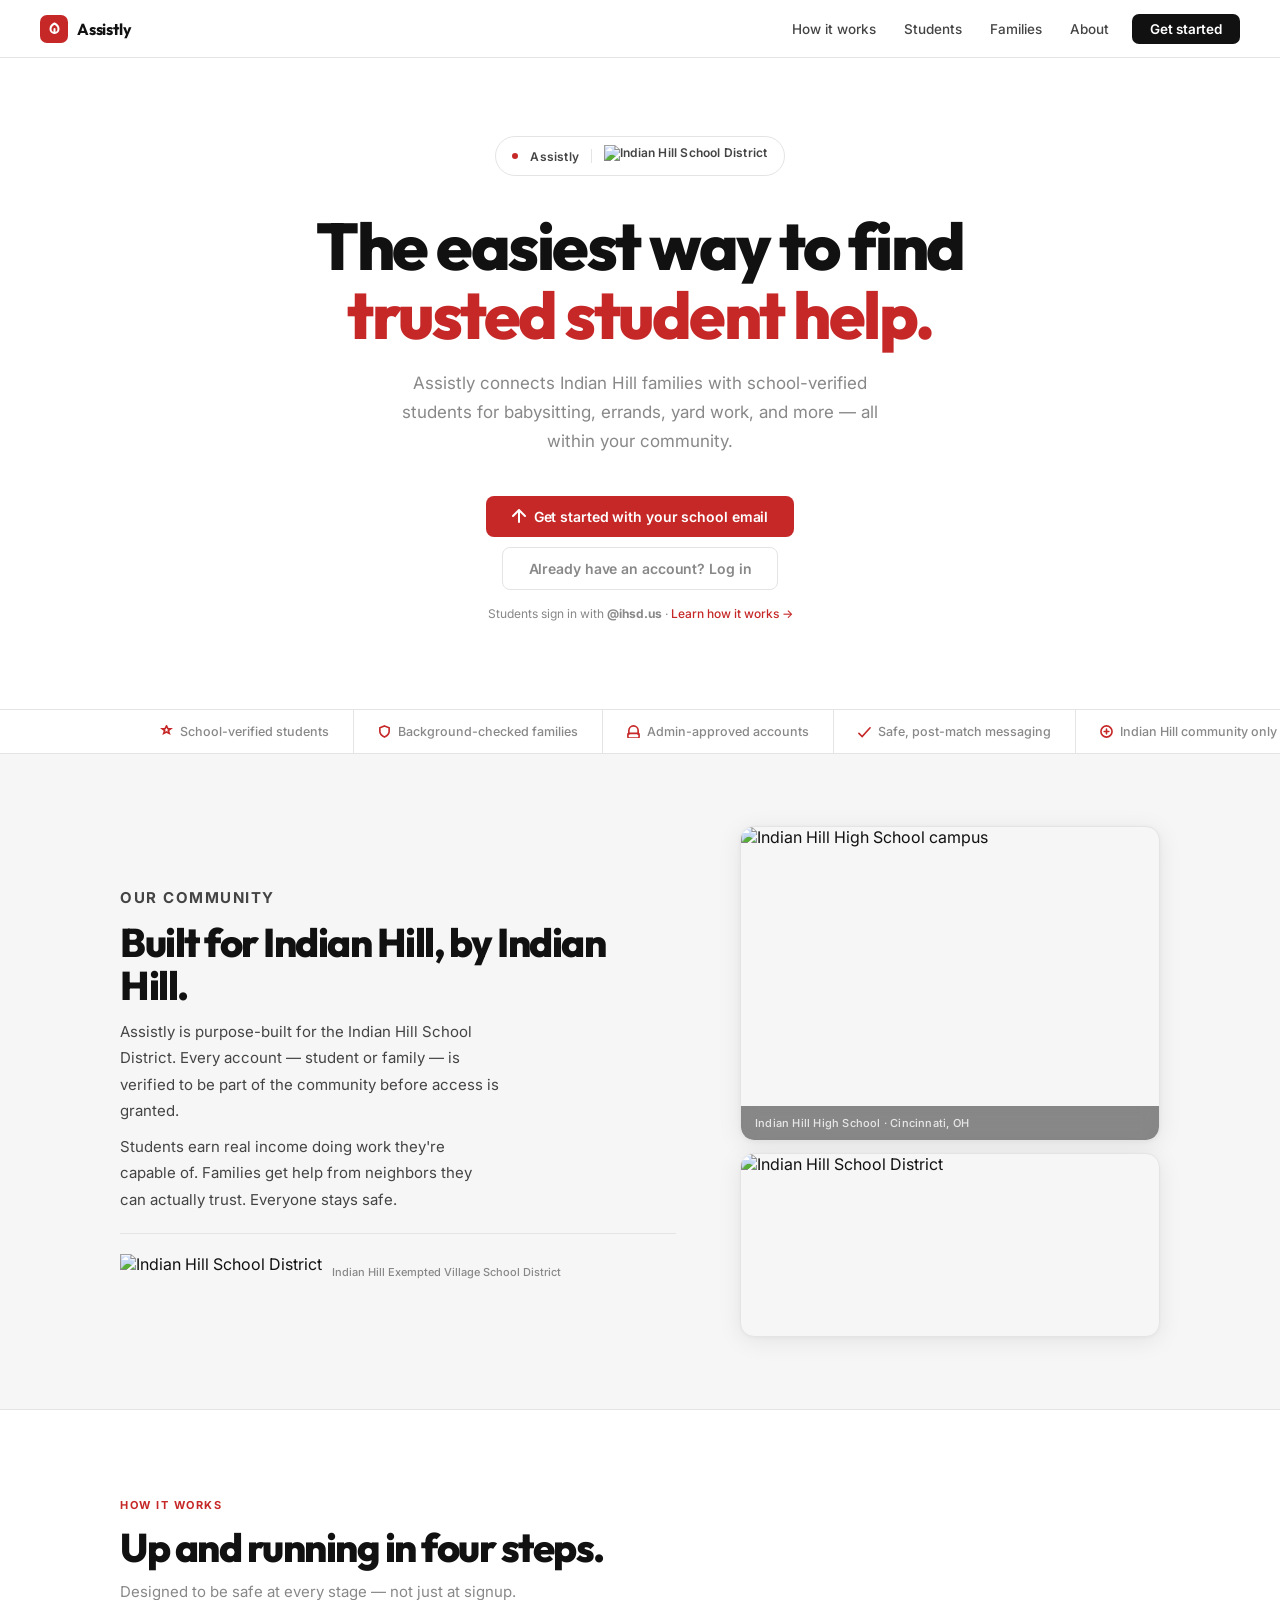
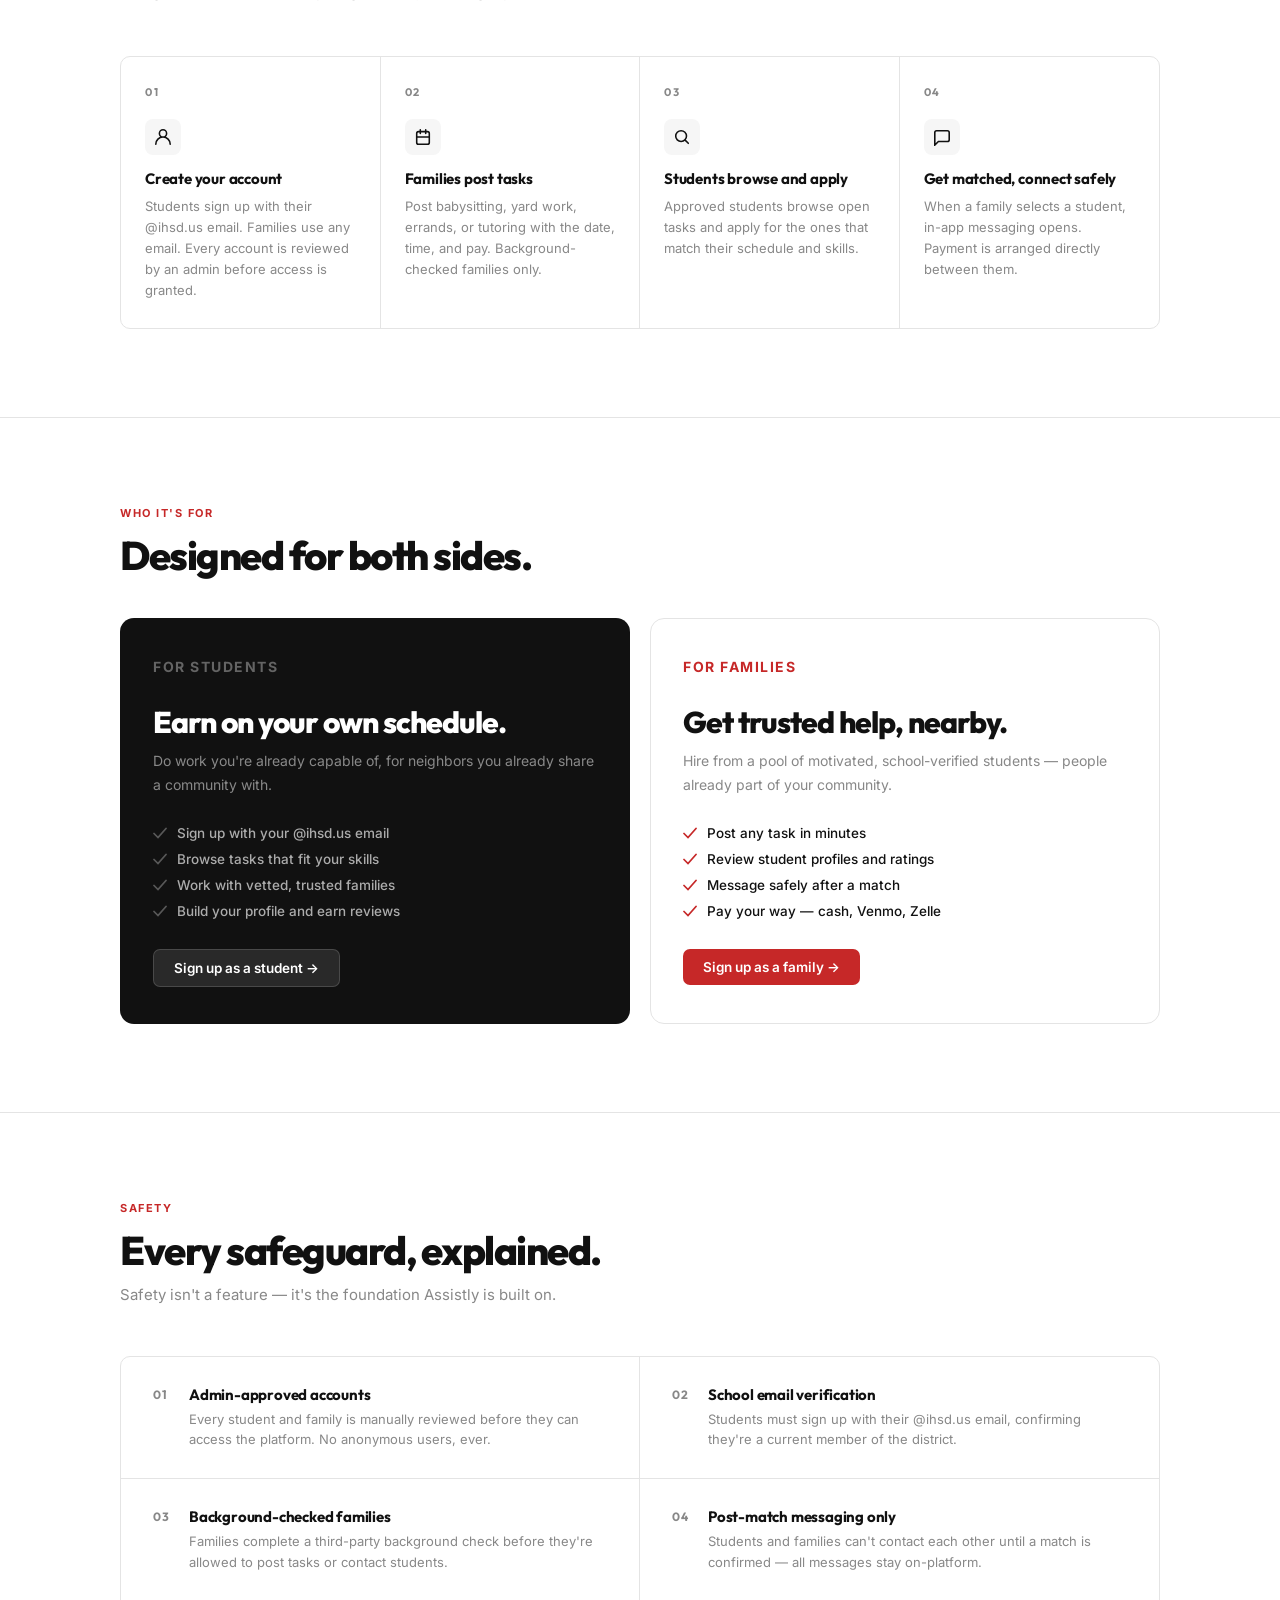
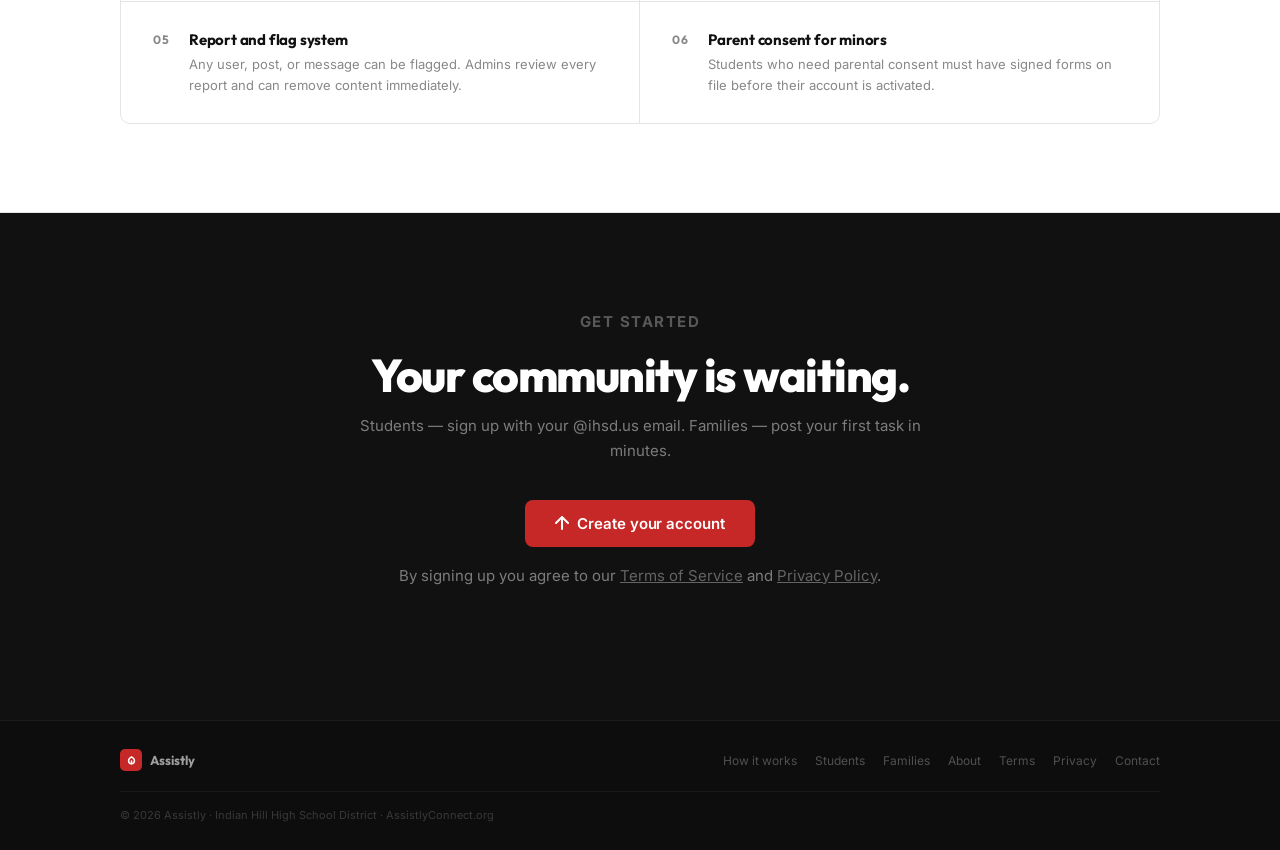
==== index.html @ 847b6df7 "Initial Assistly website" ====
<!DOCTYPE html>
<html lang="en">
<head>
<meta charset="UTF-8">
<meta name="viewport" content="width=device-width,initial-scale=1">
<title>Assistly · Indian Hill's Student Job Network</title>
<link rel="preconnect" href="https://fonts.googleapis.com">
<link href="https://fonts.googleapis.com/css2?family=Outfit:wght@400;500;600;700;800&family=Inter:wght@400;500;600&display=swap" rel="stylesheet">
<style>

/* ─── Tokens ───────────────────────────────────── */
:root {
  --red:     #C62828;
  --red-mid: #D32F2F;
  --ink:     #111111;
  --ink-2:   #444444;
  --ink-3:   #888888;
  --line:    #E4E4E4;
  --surface: #F6F6F6;
  --white:   #FFFFFF;
  --radius:  10px;
  --max:     1040px;
}

/* ─── Reset ────────────────────────────────────── */
*, *::before, *::after { margin: 0; padding: 0; box-sizing: border-box; }
html { scroll-behavior: smooth; }
body {
  font-family: "Inter", sans-serif;
  background: var(--white);
  color: var(--ink);
  -webkit-font-smoothing: antialiased;
  overflow-x: hidden;
}
img { display: block; max-width: 100%; }
a { color: inherit; }

/* ─── Nav ──────────────────────────────────────── */
nav {
  position: fixed; top: 0; left: 0; right: 0; z-index: 100;
  height: 58px;
  display: flex; align-items: center; justify-content: space-between;
  padding: 0 40px;
  background: rgba(255,255,255,0.96);
  backdrop-filter: blur(12px);
  border-bottom: 1px solid var(--line);
}
.nav-brand {
  display: flex; align-items: center; gap: 9px;
  text-decoration: none;
}
.nav-mark {
  width: 28px; height: 28px;
  background: var(--red);
  border-radius: 7px;
  display: flex; align-items: center; justify-content: center;
}
.nav-mark svg { width: 15px; height: 15px; color: #fff; }
.nav-name {
  font-family: "Outfit", sans-serif;
  font-size: 16px; font-weight: 700;
  color: var(--ink); letter-spacing: -0.2px;
}
.nav-links {
  display: flex; align-items: center; gap: 2px;
}
.nav-link {
  font-size: 13.5px; font-weight: 500;
  color: var(--ink-2); text-decoration: none;
  padding: 6px 13px; border-radius: 6px;
  transition: background 0.15s, color 0.15s;
}
.nav-link:hover { background: var(--surface); color: var(--ink); }
.nav-cta {
  margin-left: 8px;
  font-size: 13.5px; font-weight: 600;
  color: var(--white); text-decoration: none;
  background: var(--ink);
  padding: 7px 18px; border-radius: 7px;
  transition: background 0.15s;
}
.nav-cta:hover { background: var(--red); }

/* ─── Hero ─────────────────────────────────────── */
.hero {
  padding: 136px 40px 88px;
  text-align: center;
  border-bottom: 1px solid var(--line);
}
.hero-eyebrow {
  display: inline-flex; align-items: center; gap: 12px;
  margin-bottom: 36px;
  padding: 8px 16px;
  border: 1px solid var(--line);
  border-radius: 100px;
  font-size: 12px; font-weight: 600; color: var(--ink-2);
  letter-spacing: 0.2px;
}
.eyebrow-divider { width: 1px; height: 14px; background: var(--line); }
.eyebrow-dot {
  width: 6px; height: 6px;
  background: var(--red); border-radius: 50%;
}
.ih-logo-img { height: 22px; width: auto; display: block; }
h1 {
  font-family: "Outfit", sans-serif;
  font-size: clamp(36px, 5.5vw, 66px);
  font-weight: 800;
  line-height: 1.04;
  letter-spacing: -2.5px;
  color: var(--ink);
  max-width: 720px;
  margin: 0 auto 20px;
}
h1 em { font-style: normal; color: var(--red); }
.hero-sub {
  font-size: 17px; font-weight: 400;
  color: var(--ink-3); line-height: 1.7;
  max-width: 480px; margin: 0 auto 40px;
}
.hero-actions {
  display: flex; flex-direction: column;
  align-items: center; gap: 10px;
}
.btn {
  display: inline-flex; align-items: center; gap: 8px;
  font-family: "Inter", sans-serif;
  font-size: 14px; font-weight: 600;
  text-decoration: none;
  padding: 12px 26px; border-radius: 8px;
  transition: all 0.15s;
  letter-spacing: -0.1px;
}
.btn-red { background: var(--red); color: #fff; }
.btn-red:hover { background: var(--red-mid); }
.btn-ghost {
  color: var(--ink-3); background: transparent;
  border: 1.5px solid var(--line);
}
.btn-ghost:hover { border-color: var(--ink-3); color: var(--ink); }
.btn svg { width: 14px; height: 14px; }
.hero-micro {
  margin-top: 6px;
  font-size: 12px; color: var(--ink-3);
}
.hero-micro a { color: var(--red); text-decoration: none; font-weight: 500; }

/* ─── Trust strip ──────────────────────────────── */
.trust {
  border-bottom: 1px solid var(--line);
  overflow-x: auto;
}
.trust-inner {
  max-width: var(--max); margin: 0 auto;
  display: flex; align-items: center;
  padding: 0 40px;
}
.trust-item {
  display: flex; align-items: center; gap: 7px;
  font-size: 12.5px; font-weight: 500; color: var(--ink-3);
  padding: 14px 24px 14px 0;
  margin-right: 24px;
  border-right: 1px solid var(--line);
  white-space: nowrap;
  flex-shrink: 0;
}
.trust-item:last-child { border-right: none; margin-right: 0; }
.trust-item svg { width: 13px; height: 13px; color: var(--red); flex-shrink: 0; }

/* ─── Section shell ────────────────────────────── */
.section { padding: 88px 40px; border-bottom: 1px solid var(--line); }
.section-inner { max-width: var(--max); margin: 0 auto; }
.label {
  font-size: 11px; font-weight: 700;
  letter-spacing: 1.5px; text-transform: uppercase;
  color: var(--red); margin-bottom: 14px;
}
h2 {
  font-family: "Outfit", sans-serif;
  font-size: clamp(26px, 3.2vw, 40px);
  font-weight: 800; line-height: 1.08;
  letter-spacing: -1.5px;
  color: var(--ink);
}
.section-sub {
  font-size: 15px; color: var(--ink-3); line-height: 1.7;
  max-width: 480px; margin-top: 10px;
}

/* ─── School photo ─────────────────────────────── */
.school-section {
  padding: 72px 40px;
  background: var(--surface);
  border-bottom: 1px solid var(--line);
}
.school-inner {
  max-width: var(--max); margin: 0 auto;
  display: grid; grid-template-columns: 1fr 420px;
  gap: 64px; align-items: center;
}
.school-copy .label { margin-bottom: 10px; }
.school-copy h2 { margin-bottom: 12px; }
.school-copy p {
  font-size: 15px; line-height: 1.75;
  color: var(--ink-2); max-width: 380px; margin-top: 12px;
}
.school-copy p + p { margin-top: 10px; }
.school-frames { display: flex; flex-direction: column; gap: 12px; }
.school-district-logo {
  display: flex; align-items: center; gap: 10px;
  margin-top: 20px; padding-top: 20px;
  border-top: 1px solid var(--line);
}
.school-district-logo img { height: 36px; width: auto; }
.school-district-logo span { font-size: 11px; color: var(--ink-3); font-weight: 500; }
.school-frame {
  border-radius: 14px;
  overflow: hidden;
  border: 1px solid var(--line);
  box-shadow: 0 4px 24px rgba(0,0,0,0.08), 0 1px 4px rgba(0,0,0,0.04);
  aspect-ratio: 4/3;
  background: var(--surface);
  position: relative;
}
.school-frame.school-frame-wide {
  aspect-ratio: 16/7;
}
.school-frame img {
  width: 100%; height: 100%;
  object-fit: cover;
  display: block;
}
.school-frame-caption {
  position: absolute; bottom: 0; left: 0; right: 0;
  padding: 10px 14px;
  background: rgba(0,0,0,0.45);
  backdrop-filter: blur(8px);
  font-size: 11px; font-weight: 500;
  color: rgba(255,255,255,0.8);
  letter-spacing: 0.2px;
}

/* ─── How it works ─────────────────────────────── */
.steps {
  margin-top: 52px;
  display: grid; grid-template-columns: repeat(4,1fr);
  gap: 0;
  border: 1px solid var(--line);
  border-radius: var(--radius);
  overflow: hidden;
}
.step {
  padding: 28px 24px;
  border-right: 1px solid var(--line);
}
.step:last-child { border-right: none; }
.step-n {
  font-family: "Outfit", sans-serif;
  font-size: 11px; font-weight: 700;
  letter-spacing: 1.5px; text-transform: uppercase;
  color: var(--ink-3); margin-bottom: 20px;
}
.step-icon {
  width: 36px; height: 36px;
  background: var(--surface); border-radius: 8px;
  display: flex; align-items: center; justify-content: center;
  margin-bottom: 14px;
}
.step-icon svg { width: 18px; height: 18px; color: var(--ink); }
.step h3 {
  font-family: "Outfit", sans-serif;
  font-size: 15px; font-weight: 700;
  color: var(--ink); margin-bottom: 8px; letter-spacing: -0.2px;
}
.step p { font-size: 13px; color: var(--ink-3); line-height: 1.6; }

/* ─── Students / Families ──────────────────────── */
.cards-section {
  padding: 88px 40px;
  background: var(--white);
  border-bottom: 1px solid var(--line);
}
.cards-inner { max-width: var(--max); margin: 0 auto; }
.cards-header { margin-bottom: 40px; }
.cards-grid {
  display: grid; grid-template-columns: 1fr 1fr;
  gap: 20px;
}
.card {
  border-radius: 14px; padding: 36px 32px;
  border: 1px solid var(--line);
}
.card.dark { background: var(--ink); border-color: transparent; }
.card.light { background: var(--white); }
.card-tag {
  font-size: 11px; font-weight: 700;
  letter-spacing: 1.5px; text-transform: uppercase;
  margin-bottom: 20px;
}
.card.dark .card-tag { color: rgba(255,255,255,0.35); }
.card.light .card-tag { color: var(--red); }
.card h3 {
  font-family: "Outfit", sans-serif;
  font-size: clamp(22px, 2.4vw, 30px);
  font-weight: 800; letter-spacing: -1px;
  line-height: 1.1; margin-bottom: 10px;
}
.card.dark h3 { color: #fff; }
.card.light h3 { color: var(--ink); }
.card > p {
  font-size: 14px; line-height: 1.7; margin-bottom: 28px;
}
.card.dark > p { color: rgba(255,255,255,0.5); }
.card.light > p { color: var(--ink-3); }
.card-list {
  list-style: none;
  display: flex; flex-direction: column; gap: 10px;
  margin-bottom: 30px;
}
.card-list li {
  display: flex; align-items: center; gap: 10px;
  font-size: 13.5px; font-weight: 500;
}
.card.dark .card-list li { color: rgba(255,255,255,0.65); }
.card.light .card-list li { color: var(--ink); }
.card-list li svg { width: 14px; height: 14px; flex-shrink: 0; }
.card.dark .card-list li svg { color: rgba(255,255,255,0.3); }
.card.light .card-list li svg { color: var(--red); }
.card-btn {
  display: inline-flex; align-items: center; gap: 7px;
  font-family: "Inter", sans-serif;
  font-size: 13.5px; font-weight: 600;
  text-decoration: none;
  padding: 10px 20px; border-radius: 7px;
  transition: all 0.15s;
}
.card.dark .card-btn { background: rgba(255,255,255,0.1); color: #fff; border: 1px solid rgba(255,255,255,0.15); }
.card.dark .card-btn:hover { background: rgba(255,255,255,0.17); }
.card.light .card-btn { background: var(--red); color: #fff; }
.card.light .card-btn:hover { background: var(--red-mid); }

/* ─── Safety ───────────────────────────────────── */
.safety-section { padding: 88px 40px; border-bottom: 1px solid var(--line); }
.safety-inner { max-width: var(--max); margin: 0 auto; }
.safety-header { margin-bottom: 48px; }
.safety-list {
  display: grid; grid-template-columns: 1fr 1fr;
  gap: 0; border: 1px solid var(--line); border-radius: var(--radius); overflow: hidden;
}
.safety-item {
  padding: 28px 32px;
  border-bottom: 1px solid var(--line);
  border-right: 1px solid var(--line);
  display: flex; gap: 16px; align-items: flex-start;
}
.safety-item:nth-child(2n) { border-right: none; }
.safety-item:nth-last-child(-n+2) { border-bottom: none; }
.safety-num {
  font-family: "Outfit", sans-serif;
  font-size: 12px; font-weight: 700;
  color: var(--ink-3); letter-spacing: 0.5px;
  padding-top: 2px; flex-shrink: 0; min-width: 20px;
}
.safety-item h4 {
  font-family: "Outfit", sans-serif;
  font-size: 15px; font-weight: 700;
  color: var(--ink); margin-bottom: 5px; letter-spacing: -0.2px;
}
.safety-item p { font-size: 13px; color: var(--ink-3); line-height: 1.6; }

/* ─── CTA ──────────────────────────────────────── */
.cta-section {
  padding: 96px 40px;
  background: var(--ink);
}
.cta-inner {
  max-width: 580px; margin: 0 auto;
  text-align: center;
}
.cta-inner .label { color: rgba(255,255,255,0.3); margin-bottom: 16px; }
.cta-inner h2 {
  color: #fff; margin-bottom: 12px;
  font-size: clamp(28px, 3.8vw, 46px);
}
.cta-inner p { font-size: 15px; color: rgba(255,255,255,0.45); line-height: 1.7; margin-bottom: 36px; }
.cta-inner .btn-red { font-size: 15px; padding: 14px 30px; }
.cta-legal { margin-top: 16px; font-size: 11.5px; color: rgba(255,255,255,0.2); }
.cta-legal a { color: rgba(255,255,255,0.35); text-decoration: underline; }

/* ─── Footer ───────────────────────────────────── */
footer {
  padding: 28px 40px;
  background: #0D0D0D;
  border-top: 1px solid rgba(255,255,255,0.06);
}
.footer-inner {
  max-width: var(--max); margin: 0 auto;
  display: flex; align-items: center; justify-content: space-between;
  flex-wrap: wrap; gap: 16px;
}
.footer-brand {
  display: flex; align-items: center; gap: 8px; text-decoration: none;
}
.footer-mark {
  width: 22px; height: 22px; background: var(--red); border-radius: 5px;
  display: flex; align-items: center; justify-content: center;
}
.footer-mark svg { width: 11px; height: 11px; color: #fff; }
.footer-name {
  font-family: "Outfit", sans-serif;
  font-size: 13px; font-weight: 700;
  color: rgba(255,255,255,0.6);
}
.footer-links { display: flex; gap: 18px; flex-wrap: wrap; }
.footer-link {
  font-size: 12px; color: rgba(255,255,255,0.28);
  text-decoration: none; transition: color 0.15s;
}
.footer-link:hover { color: rgba(255,255,255,0.65); }
.footer-copy {
  width: 100%;
  font-size: 11px; color: rgba(255,255,255,0.18);
  border-top: 1px solid rgba(255,255,255,0.05);
  padding-top: 16px; margin-top: 4px;
}
.footer-copy a { color: rgba(255,255,255,0.18); text-decoration: none; }

/* ─── Responsive ───────────────────────────────── */
@media (max-width: 860px) {
  nav { padding: 0 20px; }
  .nav-links .nav-link { display: none; }
  .hero { padding: 100px 20px 64px; }
  .trust-inner { padding: 0 20px; }
  .section { padding: 64px 20px; }
  .school-section { padding: 56px 20px; }
  .school-inner { grid-template-columns: 1fr; gap: 40px; }
  .school-frames { max-width: 480px; }
  .steps { grid-template-columns: 1fr 1fr; }
  .step:nth-child(2) { border-right: none; }
  .step:nth-child(1), .step:nth-child(2) { border-bottom: 1px solid var(--line); }
  .cards-section { padding: 64px 20px; }
  .cards-grid { grid-template-columns: 1fr; }
  .safety-section { padding: 64px 20px; }
  .safety-list { grid-template-columns: 1fr; }
  .safety-item { border-right: none !important; }
  .safety-item:last-child { border-bottom: none; }
  .safety-item:nth-last-child(-n+2) { border-bottom: 1px solid var(--line); }
  .safety-item:last-child { border-bottom: none; }
  .cta-section { padding: 64px 20px; }
  footer { padding: 24px 20px; }
}
@media (max-width: 600px) {
  .steps { grid-template-columns: 1fr; }
  .step { border-right: none !important; border-bottom: 1px solid var(--line) !important; }
  .step:last-child { border-bottom: none !important; }
}
</style>
</head>
<body>

<!-- NAV -->
<nav>
  <a href="/" class="nav-brand">
    <div class="nav-mark">
      <svg viewBox="0 0 15 15" fill="none" stroke="currentColor" stroke-width="2" stroke-linecap="round">
        <path d="M7.5 2.5c0 0-4 2-4 5.5a4 4 0 008 0c0-3.5-4-5.5-4-5.5z"/>
        <path d="M7.5 8v4"/>
      </svg>
    </div>
    <span class="nav-name">Assistly</span>
  </a>
  <div class="nav-links">
    <a href="#how-it-works" class="nav-link">How it works</a>
    <a href="#students" class="nav-link">Students</a>
    <a href="#families" class="nav-link">Families</a>
    <a href="about.html" class="nav-link">About</a>
    <a href="#get-started" class="nav-cta">Get started</a>
  </div>
</nav>

<!-- HERO -->
<section class="hero">
  <div class="hero-eyebrow">
    <span class="eyebrow-dot"></span>
    Assistly
    <span class="eyebrow-divider"></span>
    <img src="https://www.ih.k12.oh.us/resources/images/svg/footer_logo.svg" alt="Indian Hill School District" class="ih-logo-img">
  </div>

  <h1>The easiest way to find<br><em>trusted student help.</em></h1>
  <p class="hero-sub">
    Assistly connects Indian Hill families with school-verified students for babysitting, errands, yard work, and more — all within your community.
  </p>

  <div class="hero-actions">
    <a href="#get-started" class="btn btn-red">
      <svg viewBox="0 0 14 14" fill="none" stroke="currentColor" stroke-width="2" stroke-linecap="round"><path d="M7 1v12M1 7l6-6 6 6"/></svg>
      Get started with your school email
    </a>
    <a href="#get-started" class="btn btn-ghost">Already have an account? Log in</a>
    <p class="hero-micro">Students sign in with <strong>@ihsd.us</strong> · <a href="#how-it-works">Learn how it works →</a></p>
  </div>
</section>

<!-- TRUST STRIP -->
<div class="trust">
  <div class="trust-inner">
    <div class="trust-item">
      <svg viewBox="0 0 14 14" fill="none" stroke="currentColor" stroke-width="1.75" stroke-linecap="round"><path d="M7 1l1.5 3h3l-2.5 2 1 3L7 7.5 4 9l1-3L2.5 4h3z"/></svg>
      School-verified students
    </div>
    <div class="trust-item">
      <svg viewBox="0 0 14 14" fill="none" stroke="currentColor" stroke-width="1.75" stroke-linecap="round"><path d="M7 1l5 2v4c0 3.5-5 6-5 6S2 10.5 2 7V3l5-2z"/></svg>
      Background-checked families
    </div>
    <div class="trust-item">
      <svg viewBox="0 0 14 14" fill="none" stroke="currentColor" stroke-width="1.75" stroke-linecap="round"><path d="M2 10V6a5 5 0 0110 0v4"/><rect x="1" y="9" width="12" height="5" rx="1"/></svg>
      Admin-approved accounts
    </div>
    <div class="trust-item">
      <svg viewBox="0 0 14 14" fill="none" stroke="currentColor" stroke-width="1.75" stroke-linecap="round"><path d="M1 9l3.5 3.5L13 3"/></svg>
      Safe, post-match messaging
    </div>
    <div class="trust-item">
      <svg viewBox="0 0 14 14" fill="none" stroke="currentColor" stroke-width="1.75" stroke-linecap="round"><circle cx="7" cy="7" r="6"/><path d="M4.5 7h5M7 4.5v5"/></svg>
      Indian Hill community only
    </div>
  </div>
</div>

<!-- SCHOOL PHOTO -->
<section class="school-section">
  <div class="school-inner">
    <div class="school-copy">
      <p class="label">Our community</p>
      <h2>Built for Indian Hill, by Indian Hill.</h2>
      <p>
        Assistly is purpose-built for the Indian Hill School District. Every account — student or family — is verified to be part of the community before access is granted.
      </p>
      <p>
        Students earn real income doing work they're capable of. Families get help from neighbors they can actually trust. Everyone stays safe.
      </p>
      <div class="school-district-logo">
        <img src="https://www.ih.k12.oh.us/resources/images/svg/footer_logo.svg" alt="Indian Hill School District">
        <span>Indian Hill Exempted Village School District</span>
      </div>
    </div>
    <div class="school-frames">
      <div class="school-frame">
        <img
          src="https://imagescdn.homes.com/i2/waBl0Fx-hxCr73JUGituH_E9UpjO38ee6Kr40CRguhU/117/indian-hill-high-school-cincinnati-oh-primaryphoto.jpg?p=1"
          alt="Indian Hill High School campus"
          loading="lazy"
        >
        <div class="school-frame-caption">Indian Hill High School · Cincinnati, OH</div>
      </div>
      <div class="school-frame school-frame-wide">
        <img
          src="https://cincinnatidesignawards.com/wp-content/uploads/2024/09/indianhill-CDA-1.jpg"
          alt="Indian Hill School District"
          loading="lazy"
        >
      </div>
    </div>
  </div>
</section>

<!-- HOW IT WORKS -->
<section class="section" id="how-it-works">
  <div class="section-inner">
    <p class="label">How it works</p>
    <h2>Up and running in four steps.</h2>
    <p class="section-sub">Designed to be safe at every stage — not just at signup.</p>

    <div class="steps">
      <div class="step">
        <div class="step-n">01</div>
        <div class="step-icon">
          <svg viewBox="0 0 20 20" fill="none" stroke="currentColor" stroke-width="1.75" stroke-linecap="round"><path d="M10 2a4 4 0 100 8 4 4 0 000-8zM2 18a8 8 0 0116 0"/></svg>
        </div>
        <h3>Create your account</h3>
        <p>Students sign up with their @ihsd.us email. Families use any email. Every account is reviewed by an admin before access is granted.</p>
      </div>
      <div class="step">
        <div class="step-n">02</div>
        <div class="step-icon">
          <svg viewBox="0 0 20 20" fill="none" stroke="currentColor" stroke-width="1.75" stroke-linecap="round"><rect x="3" y="4" width="14" height="14" rx="2"/><path d="M13 2v4M7 2v4M3 10h14"/></svg>
        </div>
        <h3>Families post tasks</h3>
        <p>Post babysitting, yard work, errands, or tutoring with the date, time, and pay. Background-checked families only.</p>
      </div>
      <div class="step">
        <div class="step-n">03</div>
        <div class="step-icon">
          <svg viewBox="0 0 20 20" fill="none" stroke="currentColor" stroke-width="1.75" stroke-linecap="round"><circle cx="9" cy="9" r="6"/><path d="M17 17l-3.5-3.5"/></svg>
        </div>
        <h3>Students browse and apply</h3>
        <p>Approved students browse open tasks and apply for the ones that match their schedule and skills.</p>
      </div>
      <div class="step">
        <div class="step-n">04</div>
        <div class="step-icon">
          <svg viewBox="0 0 20 20" fill="none" stroke="currentColor" stroke-width="1.75" stroke-linecap="round"><path d="M18 13a2 2 0 01-2 2H6l-4 4V5a2 2 0 012-2h12a2 2 0 012 2v8z"/></svg>
        </div>
        <h3>Get matched, connect safely</h3>
        <p>When a family selects a student, in-app messaging opens. Payment is arranged directly between them.</p>
      </div>
    </div>
  </div>
</section>

<!-- STUDENTS / FAMILIES -->
<section class="cards-section" id="students">
  <div class="cards-inner">
    <div class="cards-header">
      <p class="label">Who it's for</p>
      <h2>Designed for both sides.</h2>
    </div>
    <div class="cards-grid">
      <div class="card dark">
        <p class="card-tag">For students</p>
        <h3>Earn on your own schedule.</h3>
        <p>Do work you're already capable of, for neighbors you already share a community with.</p>
        <ul class="card-list">
          <li>
            <svg viewBox="0 0 14 14" fill="none" stroke="currentColor" stroke-width="1.75" stroke-linecap="round"><path d="M1 7.5l4 4L13 2.5"/></svg>
            Sign up with your @ihsd.us email
          </li>
          <li>
            <svg viewBox="0 0 14 14" fill="none" stroke="currentColor" stroke-width="1.75" stroke-linecap="round"><path d="M1 7.5l4 4L13 2.5"/></svg>
            Browse tasks that fit your skills
          </li>
          <li>
            <svg viewBox="0 0 14 14" fill="none" stroke="currentColor" stroke-width="1.75" stroke-linecap="round"><path d="M1 7.5l4 4L13 2.5"/></svg>
            Work with vetted, trusted families
          </li>
          <li>
            <svg viewBox="0 0 14 14" fill="none" stroke="currentColor" stroke-width="1.75" stroke-linecap="round"><path d="M1 7.5l4 4L13 2.5"/></svg>
            Build your profile and earn reviews
          </li>
        </ul>
        <a href="#get-started" class="card-btn">Sign up as a student →</a>
      </div>

      <div class="card light" id="families">
        <p class="card-tag">For families</p>
        <h3>Get trusted help, nearby.</h3>
        <p>Hire from a pool of motivated, school-verified students — people already part of your community.</p>
        <ul class="card-list">
          <li>
            <svg viewBox="0 0 14 14" fill="none" stroke="currentColor" stroke-width="1.75" stroke-linecap="round"><path d="M1 7.5l4 4L13 2.5"/></svg>
            Post any task in minutes
          </li>
          <li>
            <svg viewBox="0 0 14 14" fill="none" stroke="currentColor" stroke-width="1.75" stroke-linecap="round"><path d="M1 7.5l4 4L13 2.5"/></svg>
            Review student profiles and ratings
          </li>
          <li>
            <svg viewBox="0 0 14 14" fill="none" stroke="currentColor" stroke-width="1.75" stroke-linecap="round"><path d="M1 7.5l4 4L13 2.5"/></svg>
            Message safely after a match
          </li>
          <li>
            <svg viewBox="0 0 14 14" fill="none" stroke="currentColor" stroke-width="1.75" stroke-linecap="round"><path d="M1 7.5l4 4L13 2.5"/></svg>
            Pay your way — cash, Venmo, Zelle
          </li>
        </ul>
        <a href="#get-started" class="card-btn">Sign up as a family →</a>
      </div>
    </div>
  </div>
</section>

<!-- SAFETY -->
<section class="safety-section">
  <div class="safety-inner">
    <div class="safety-header">
      <p class="label">Safety</p>
      <h2>Every safeguard, explained.</h2>
      <p class="section-sub">Safety isn't a feature — it's the foundation Assistly is built on.</p>
    </div>
    <div class="safety-list">
      <div class="safety-item">
        <span class="safety-num">01</span>
        <div>
          <h4>Admin-approved accounts</h4>
          <p>Every student and family is manually reviewed before they can access the platform. No anonymous users, ever.</p>
        </div>
      </div>
      <div class="safety-item">
        <span class="safety-num">02</span>
        <div>
          <h4>School email verification</h4>
          <p>Students must sign up with their @ihsd.us email, confirming they're a current member of the district.</p>
        </div>
      </div>
      <div class="safety-item">
        <span class="safety-num">03</span>
        <div>
          <h4>Background-checked families</h4>
          <p>Families complete a third-party background check before they're allowed to post tasks or contact students.</p>
        </div>
      </div>
      <div class="safety-item">
        <span class="safety-num">04</span>
        <div>
          <h4>Post-match messaging only</h4>
          <p>Students and families can't contact each other until a match is confirmed — all messages stay on-platform.</p>
        </div>
      </div>
      <div class="safety-item">
        <span class="safety-num">05</span>
        <div>
          <h4>Report and flag system</h4>
          <p>Any user, post, or message can be flagged. Admins review every report and can remove content immediately.</p>
        </div>
      </div>
      <div class="safety-item">
        <span class="safety-num">06</span>
        <div>
          <h4>Parent consent for minors</h4>
          <p>Students who need parental consent must have signed forms on file before their account is activated.</p>
        </div>
      </div>
    </div>
  </div>
</section>

<!-- CTA -->
<section class="cta-section" id="get-started">
  <div class="cta-inner">
    <p class="label">Get started</p>
    <h2>Your community is waiting.</h2>
    <p>Students — sign up with your @ihsd.us email. Families — post your first task in minutes.</p>
    <a href="/signup" class="btn btn-red">
      <svg viewBox="0 0 14 14" fill="none" stroke="currentColor" stroke-width="2" stroke-linecap="round"><path d="M7 1v12M1 7l6-6 6 6"/></svg>
      Create your account
    </a>
    <p class="cta-legal">
      By signing up you agree to our
      <a href="/terms">Terms of Service</a> and <a href="/privacy">Privacy Policy</a>.
    </p>
  </div>
</section>

<!-- FOOTER -->
<footer>
  <div class="footer-inner">
    <a href="/" class="footer-brand">
      <div class="footer-mark">
        <svg viewBox="0 0 15 15" fill="none" stroke="currentColor" stroke-width="2" stroke-linecap="round">
          <path d="M7.5 2.5c0 0-4 2-4 5.5a4 4 0 008 0c0-3.5-4-5.5-4-5.5z"/>
          <path d="M7.5 8v4"/>
        </svg>
      </div>
      <span class="footer-name">Assistly</span>
    </a>
    <div class="footer-links">
      <a href="#how-it-works" class="footer-link">How it works</a>
      <a href="#students" class="footer-link">Students</a>
      <a href="#families" class="footer-link">Families</a>
      <a href="about.html" class="footer-link">About</a>
      <a href="/terms" class="footer-link">Terms</a>
      <a href="/privacy" class="footer-link">Privacy</a>
      <a href="mailto:support@assistlyconnect.org" class="footer-link">Contact</a>
    </div>
    <p class="footer-copy">
      © 2026 Assistly · Indian Hill High School District · AssistlyConnect.org
    </p>
  </div>
</footer>

<script>
document.querySelectorAll('a[href^="#"]').forEach(a => {
  a.addEventListener('click', e => {
    const target = document.querySelector(a.getAttribute('href'));
    if (target) { e.preventDefault(); target.scrollIntoView({ behavior: 'smooth', block: 'start' }); }
  });
});
</script>
</body>
</html>
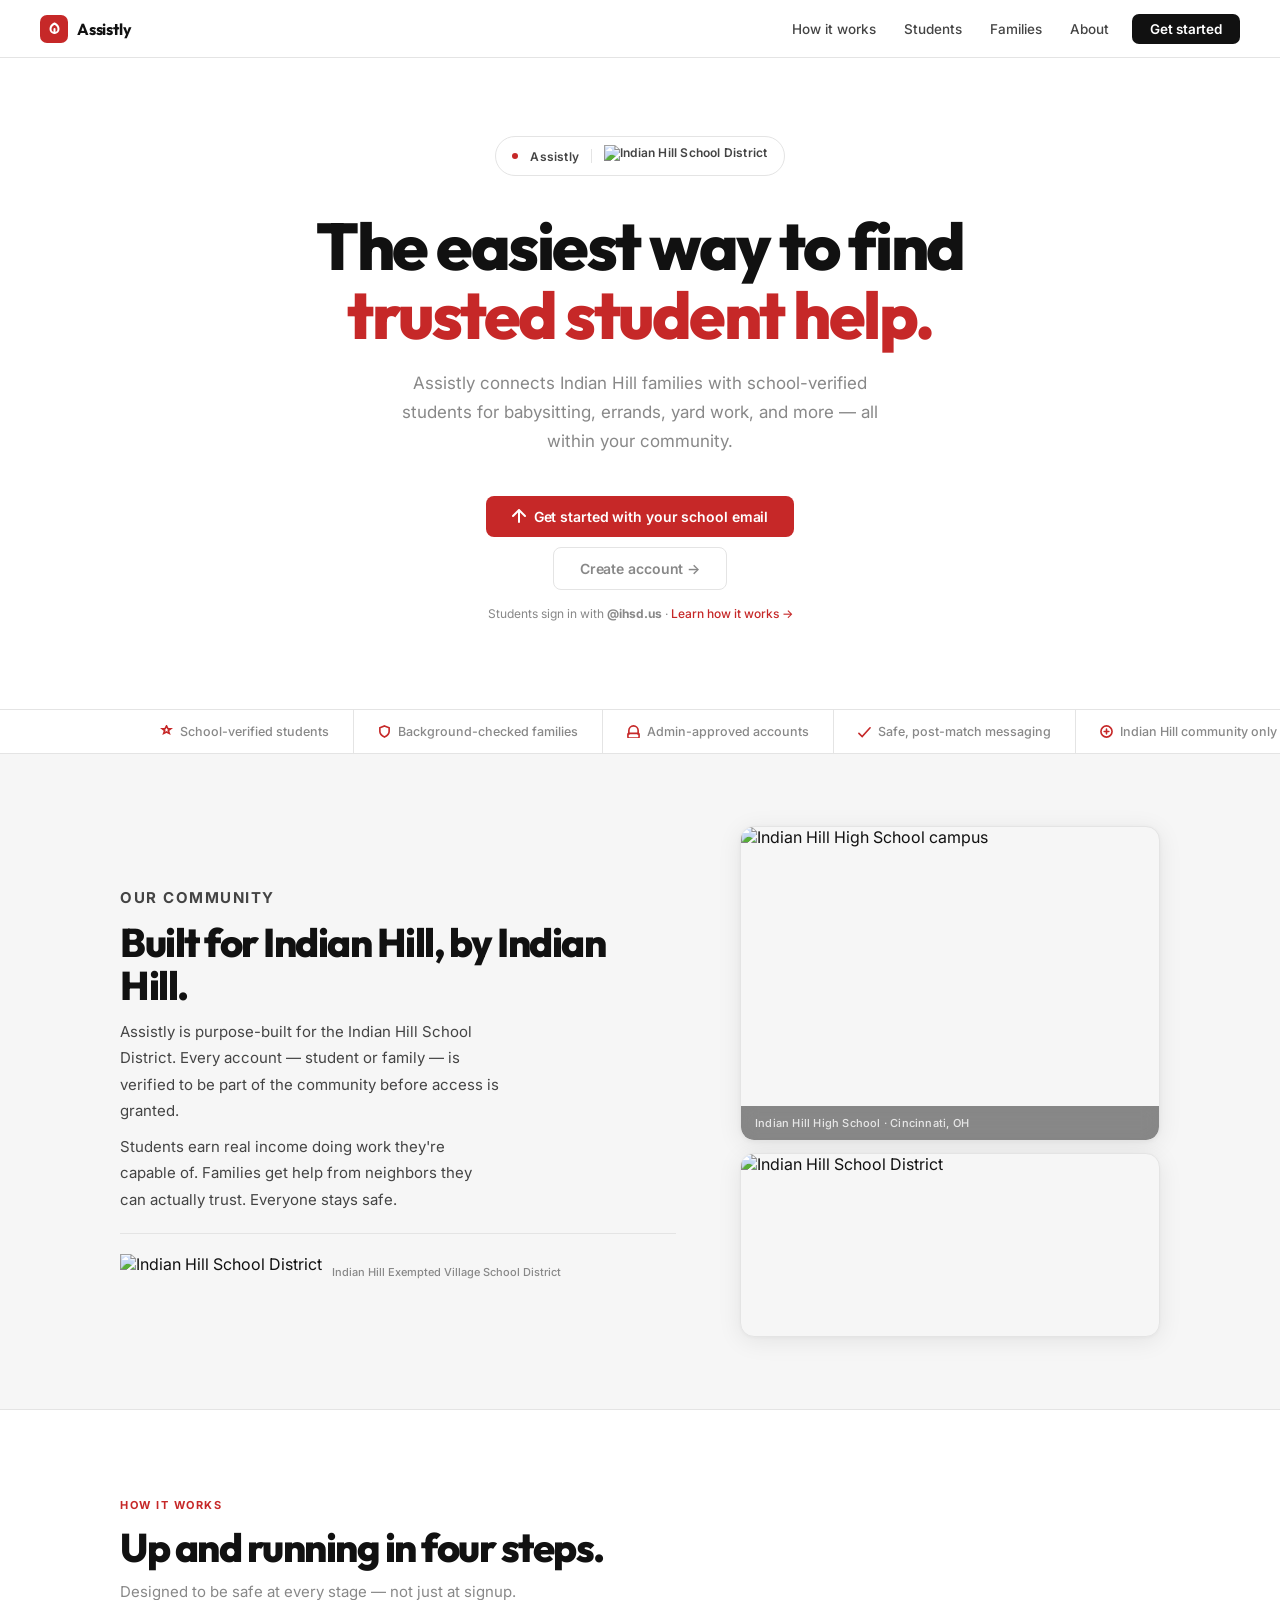
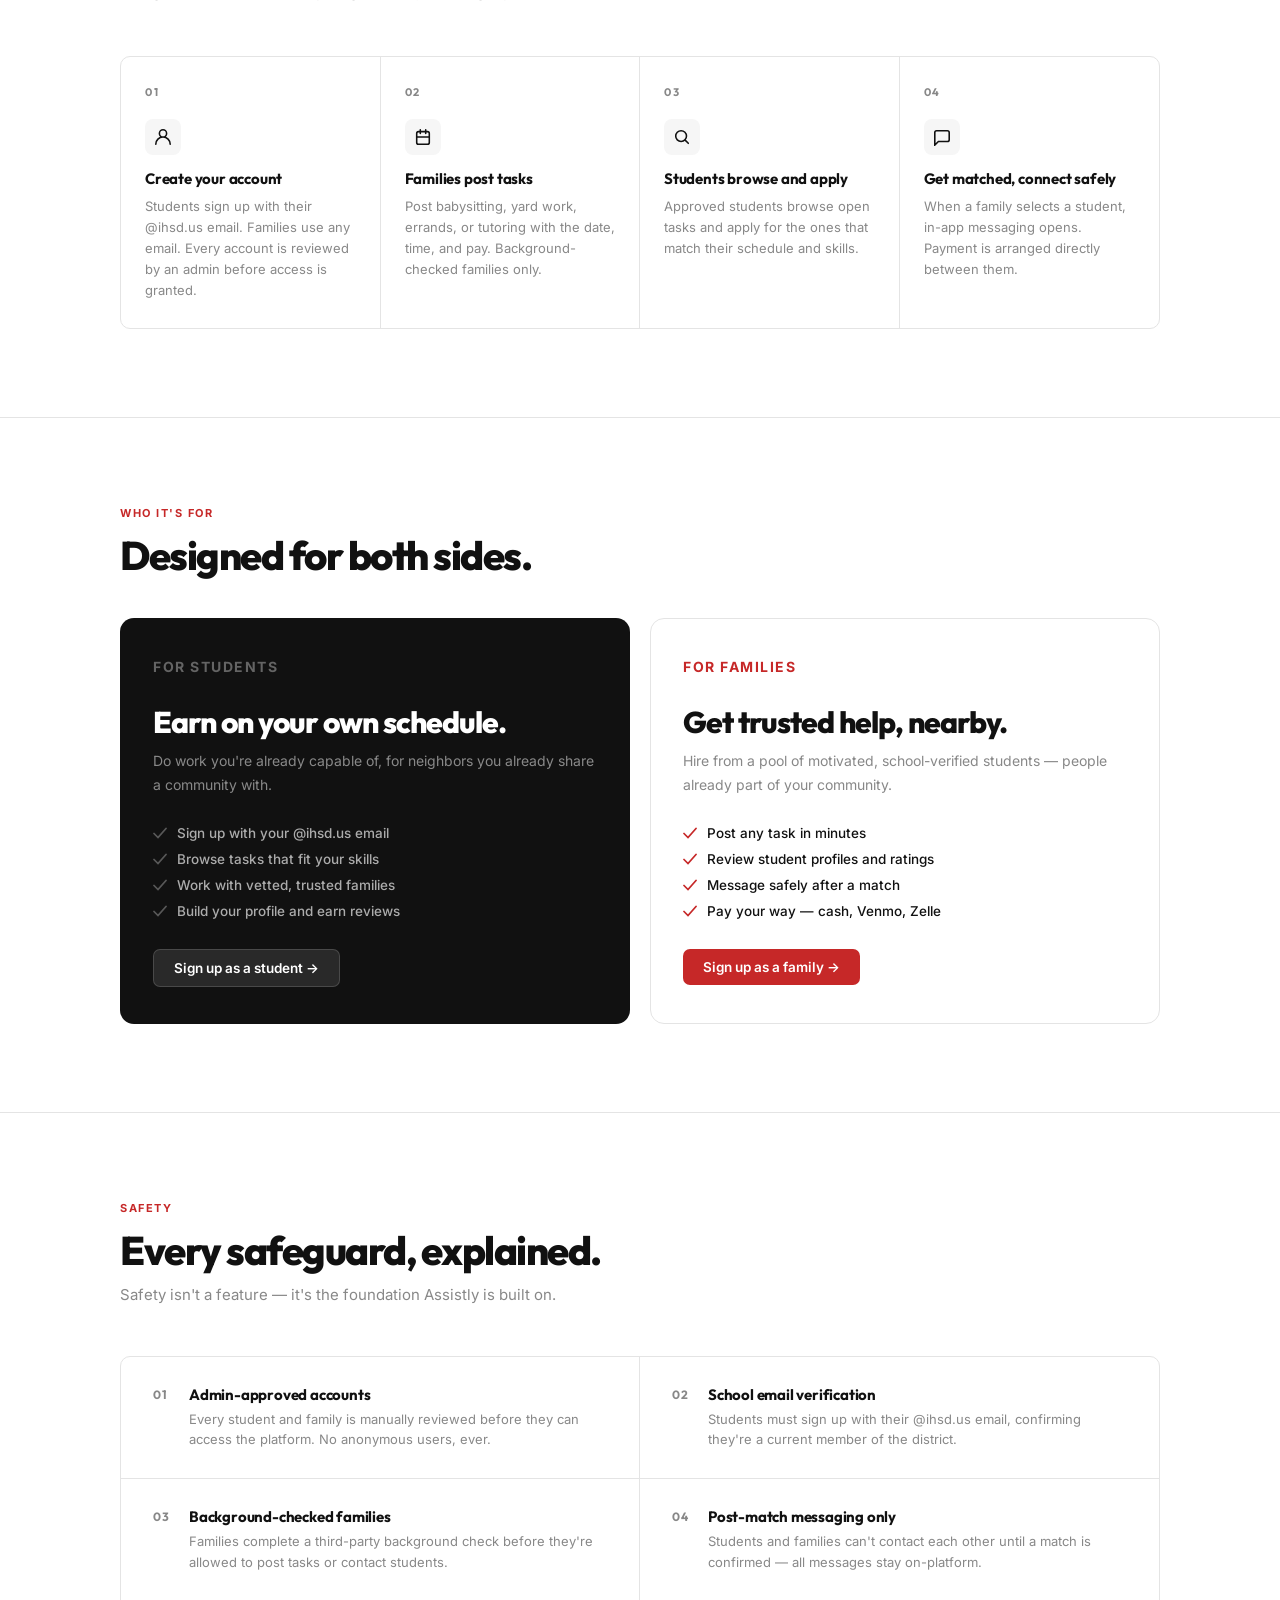
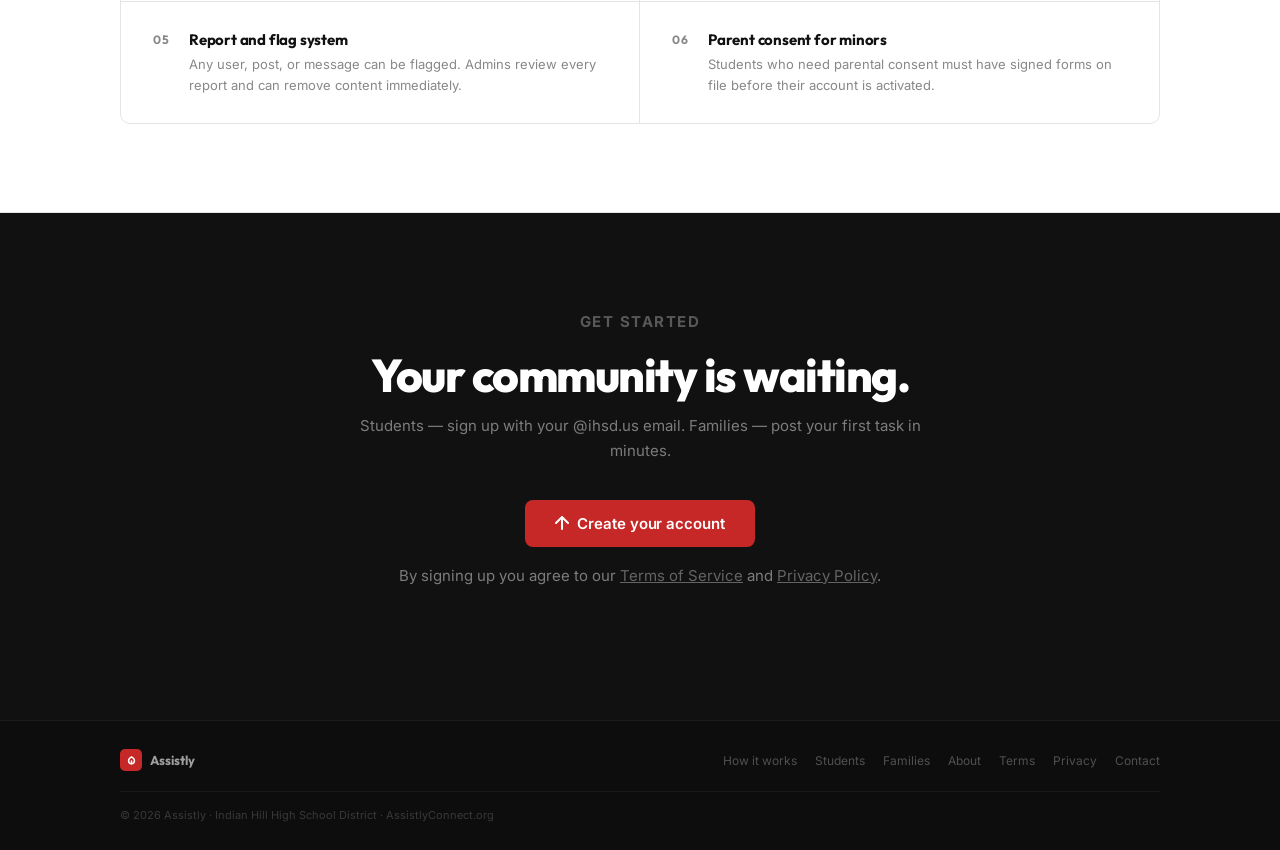
==== commit 8a7c6b9d: "Add signup form, terms, privacy; fix all broken links - signup.html: web registration form (student/" ====
--- a/index.html
+++ b/index.html
@@ -474,7 +474,7 @@
     <a href="#students" class="nav-link">Students</a>
     <a href="#families" class="nav-link">Families</a>
     <a href="about.html" class="nav-link">About</a>
-    <a href="#get-started" class="nav-cta">Get started</a>
+    <a href="signup.html" class="nav-cta">Get started</a>
   </div>
 </nav>
 
@@ -497,7 +497,7 @@
       <svg viewBox="0 0 14 14" fill="none" stroke="currentColor" stroke-width="2" stroke-linecap="round"><path d="M7 1v12M1 7l6-6 6 6"/></svg>
       Get started with your school email
     </a>
-    <a href="#get-started" class="btn btn-ghost">Already have an account? Log in</a>
+    <a href="signup.html" class="btn btn-ghost">Create account →</a>
     <p class="hero-micro">Students sign in with <strong>@ihsd.us</strong> · <a href="#how-it-works">Learn how it works →</a></p>
   </div>
 </section>
@@ -731,13 +731,13 @@
     <p class="label">Get started</p>
     <h2>Your community is waiting.</h2>
     <p>Students — sign up with your @ihsd.us email. Families — post your first task in minutes.</p>
-    <a href="/signup" class="btn btn-red">
+    <a href="signup.html" class="btn btn-red">
       <svg viewBox="0 0 14 14" fill="none" stroke="currentColor" stroke-width="2" stroke-linecap="round"><path d="M7 1v12M1 7l6-6 6 6"/></svg>
       Create your account
     </a>
     <p class="cta-legal">
       By signing up you agree to our
-      <a href="/terms">Terms of Service</a> and <a href="/privacy">Privacy Policy</a>.
+      <a href="terms.html">Terms of Service</a> and <a href="privacy.html">Privacy Policy</a>.
     </p>
   </div>
 </section>
@@ -759,8 +759,8 @@
       <a href="#students" class="footer-link">Students</a>
       <a href="#families" class="footer-link">Families</a>
       <a href="about.html" class="footer-link">About</a>
-      <a href="/terms" class="footer-link">Terms</a>
-      <a href="/privacy" class="footer-link">Privacy</a>
+      <a href="terms.html" class="footer-link">Terms</a>
+      <a href="privacy.html" class="footer-link">Privacy</a>
       <a href="mailto:support@assistlyconnect.org" class="footer-link">Contact</a>
     </div>
     <p class="footer-copy">
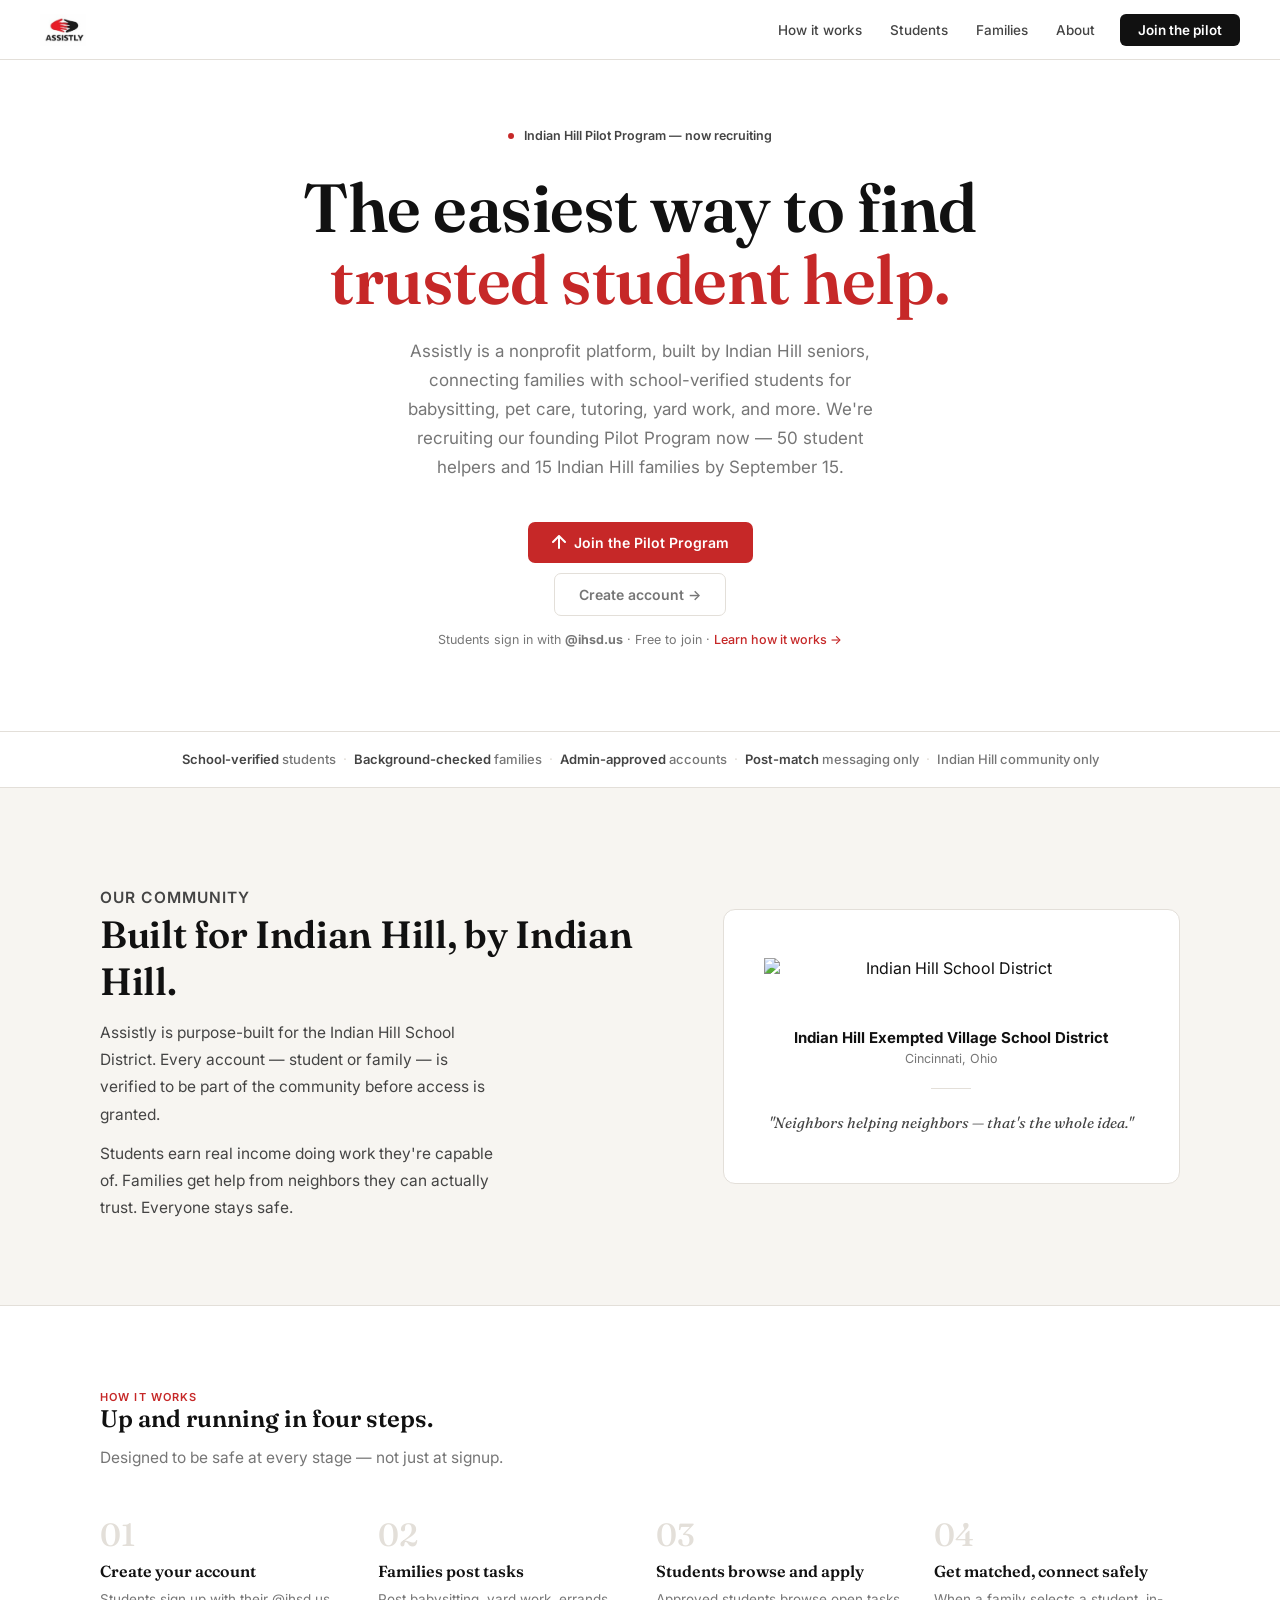
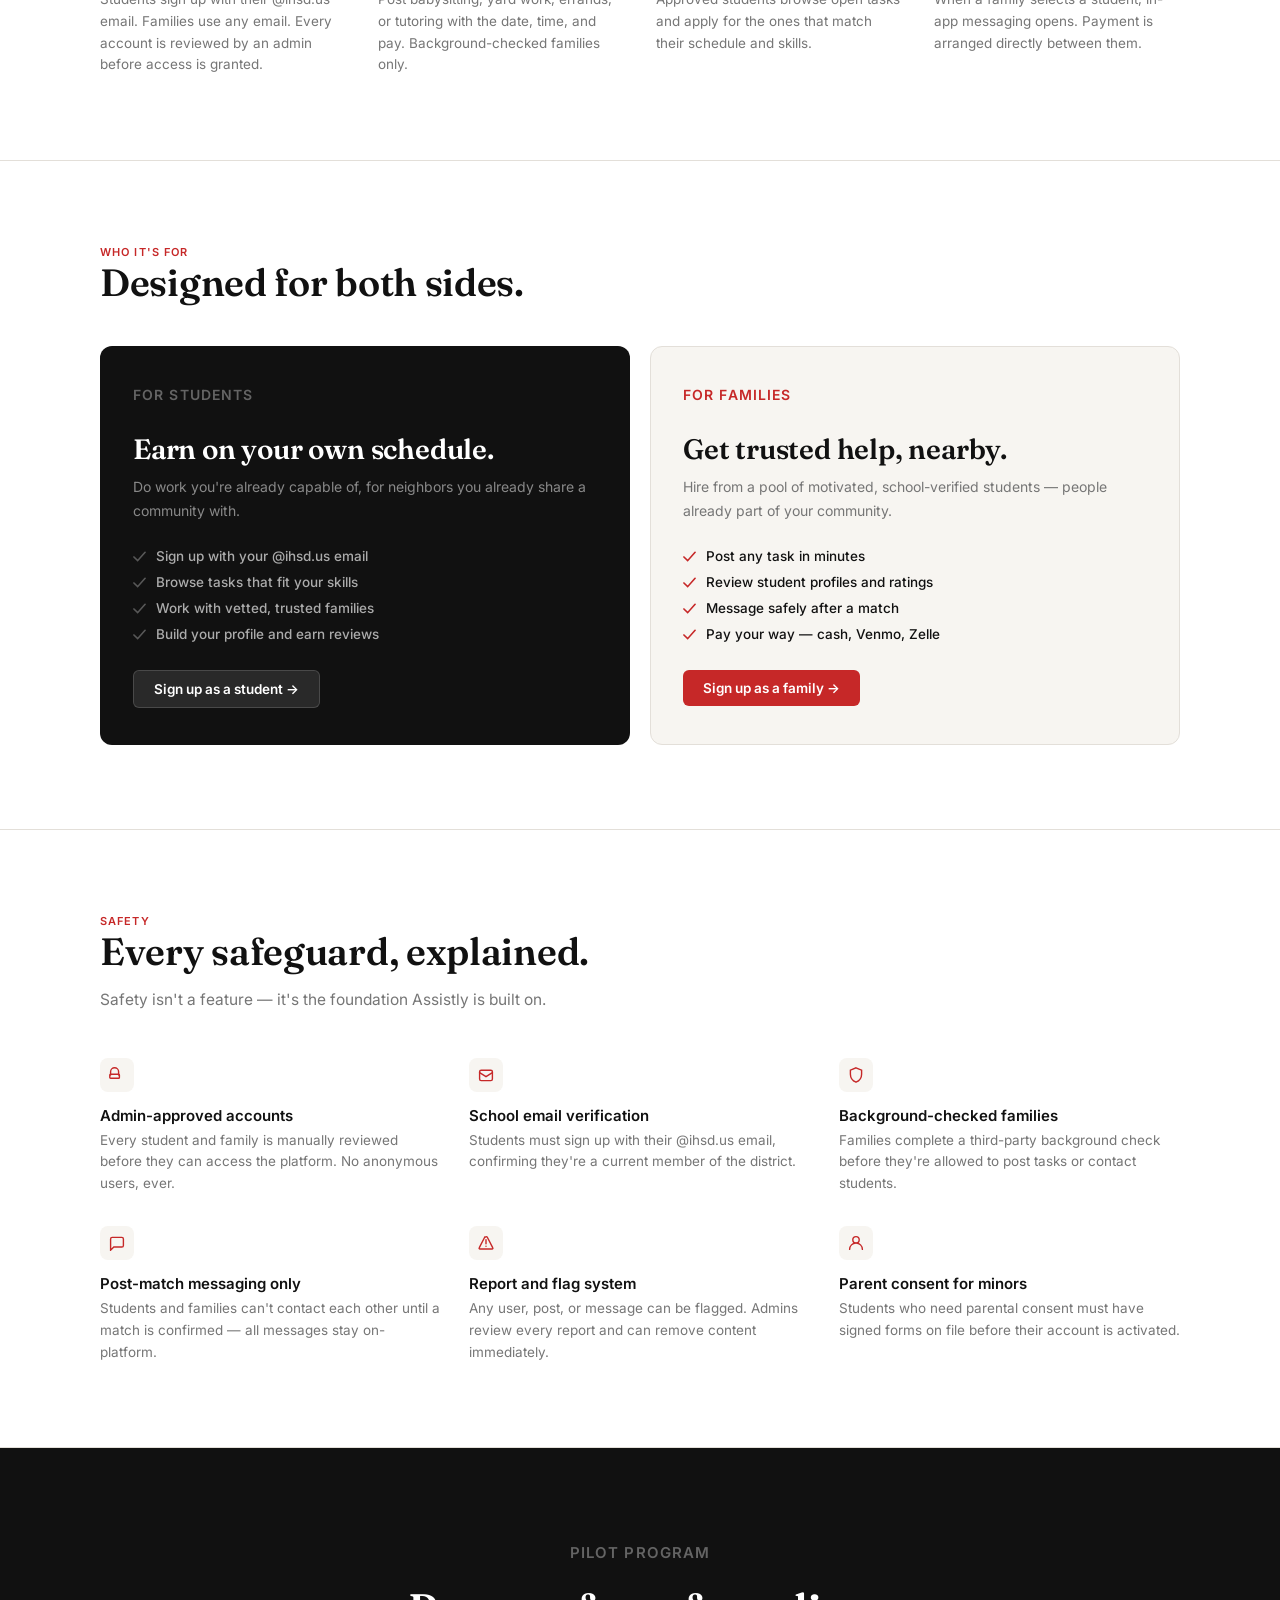
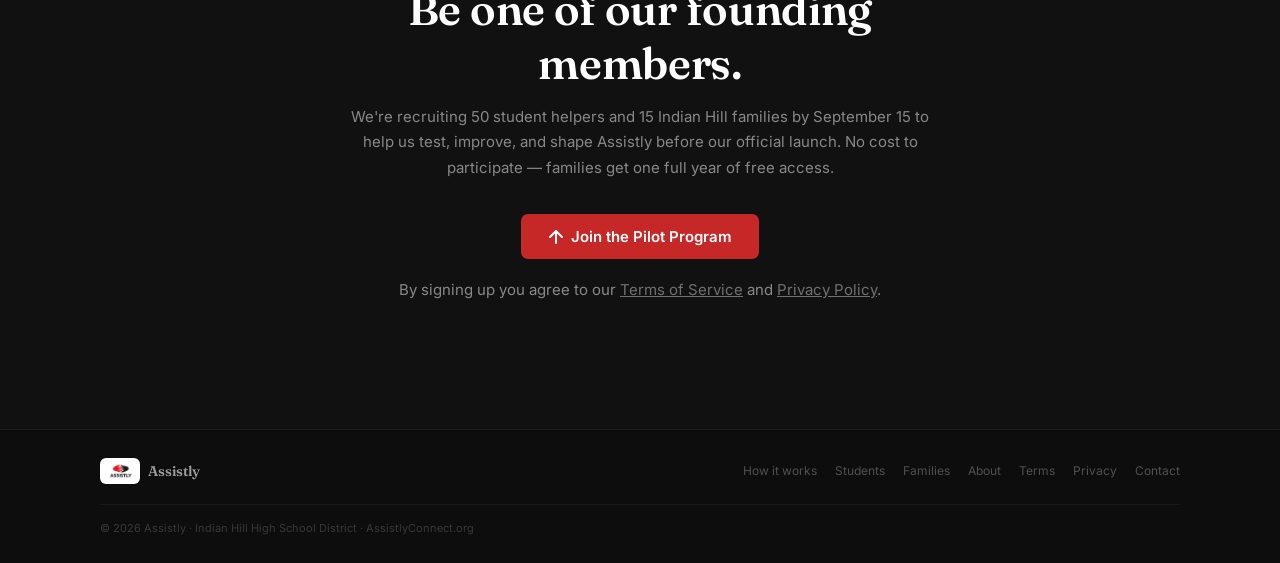
==== commit 12929433: "Add Pilot Program content, real logo, and redesign type/visual system Integrates the founders' PDF o" ====
--- a/index.html
+++ b/index.html
@@ -5,333 +5,135 @@
 <meta name="viewport" content="width=device-width,initial-scale=1">
 <title>Assistly · Indian Hill's Student Job Network</title>
 <link rel="preconnect" href="https://fonts.googleapis.com">
-<link href="https://fonts.googleapis.com/css2?family=Outfit:wght@400;500;600;700;800&family=Inter:wght@400;500;600&display=swap" rel="stylesheet">
+<link rel="preconnect" href="https://fonts.gstatic.com" crossorigin>
+<link href="https://fonts.googleapis.com/css2?family=Fraunces:opsz,wght@9..144,500;9..144,600;9..144,700;9..144,900&family=Inter:wght@400;500;600;700&display=swap" rel="stylesheet">
+<link rel="stylesheet" href="assets/site.css">
 <style>
-
-/* ─── Tokens ───────────────────────────────────── */
-:root {
-  --red:     #C62828;
-  --red-mid: #D32F2F;
-  --ink:     #111111;
-  --ink-2:   #444444;
-  --ink-3:   #888888;
-  --line:    #E4E4E4;
-  --surface: #F6F6F6;
-  --white:   #FFFFFF;
-  --radius:  10px;
-  --max:     1040px;
-}
-
-/* ─── Reset ────────────────────────────────────── */
-*, *::before, *::after { margin: 0; padding: 0; box-sizing: border-box; }
-html { scroll-behavior: smooth; }
-body {
-  font-family: "Inter", sans-serif;
-  background: var(--white);
-  color: var(--ink);
-  -webkit-font-smoothing: antialiased;
-  overflow-x: hidden;
-}
-img { display: block; max-width: 100%; }
-a { color: inherit; }
-
-/* ─── Nav ──────────────────────────────────────── */
-nav {
-  position: fixed; top: 0; left: 0; right: 0; z-index: 100;
-  height: 58px;
-  display: flex; align-items: center; justify-content: space-between;
-  padding: 0 40px;
-  background: rgba(255,255,255,0.96);
-  backdrop-filter: blur(12px);
-  border-bottom: 1px solid var(--line);
-}
-.nav-brand {
-  display: flex; align-items: center; gap: 9px;
-  text-decoration: none;
-}
-.nav-mark {
-  width: 28px; height: 28px;
-  background: var(--red);
-  border-radius: 7px;
-  display: flex; align-items: center; justify-content: center;
-}
-.nav-mark svg { width: 15px; height: 15px; color: #fff; }
-.nav-name {
-  font-family: "Outfit", sans-serif;
-  font-size: 16px; font-weight: 700;
-  color: var(--ink); letter-spacing: -0.2px;
-}
-.nav-links {
-  display: flex; align-items: center; gap: 2px;
-}
-.nav-link {
-  font-size: 13.5px; font-weight: 500;
-  color: var(--ink-2); text-decoration: none;
-  padding: 6px 13px; border-radius: 6px;
-  transition: background 0.15s, color 0.15s;
-}
-.nav-link:hover { background: var(--surface); color: var(--ink); }
-.nav-cta {
-  margin-left: 8px;
-  font-size: 13.5px; font-weight: 600;
-  color: var(--white); text-decoration: none;
-  background: var(--ink);
-  padding: 7px 18px; border-radius: 7px;
-  transition: background 0.15s;
-}
-.nav-cta:hover { background: var(--red); }
 
 /* ─── Hero ─────────────────────────────────────── */
 .hero {
-  padding: 136px 40px 88px;
+  padding: 128px 40px 84px;
   text-align: center;
   border-bottom: 1px solid var(--line);
 }
 .hero-eyebrow {
-  display: inline-flex; align-items: center; gap: 12px;
-  margin-bottom: 36px;
-  padding: 8px 16px;
-  border: 1px solid var(--line);
-  border-radius: 100px;
-  font-size: 12px; font-weight: 600; color: var(--ink-2);
-  letter-spacing: 0.2px;
-}
-.eyebrow-divider { width: 1px; height: 14px; background: var(--line); }
-.eyebrow-dot {
-  width: 6px; height: 6px;
-  background: var(--red); border-radius: 50%;
-}
-.ih-logo-img { height: 22px; width: auto; display: block; }
+  display: flex; align-items: center; justify-content: center; gap: 10px;
+  margin-bottom: 28px;
+  font-size: 12.5px; font-weight: 600; color: var(--ink-2);
+}
+.eyebrow-dot { width: 6px; height: 6px; background: var(--red); border-radius: 50%; flex-shrink: 0; }
 h1 {
-  font-family: "Outfit", sans-serif;
-  font-size: clamp(36px, 5.5vw, 66px);
-  font-weight: 800;
-  line-height: 1.04;
-  letter-spacing: -2.5px;
+  font-size: clamp(38px, 5.5vw, 68px);
+  font-weight: 600;
+  line-height: 1.06;
+  letter-spacing: -0.5px;
   color: var(--ink);
-  max-width: 720px;
-  margin: 0 auto 20px;
+  max-width: 760px;
+  margin: 0 auto 22px;
 }
 h1 em { font-style: normal; color: var(--red); }
 .hero-sub {
   font-size: 17px; font-weight: 400;
   color: var(--ink-3); line-height: 1.7;
-  max-width: 480px; margin: 0 auto 40px;
-}
-.hero-actions {
-  display: flex; flex-direction: column;
-  align-items: center; gap: 10px;
-}
-.btn {
-  display: inline-flex; align-items: center; gap: 8px;
-  font-family: "Inter", sans-serif;
-  font-size: 14px; font-weight: 600;
-  text-decoration: none;
-  padding: 12px 26px; border-radius: 8px;
-  transition: all 0.15s;
-  letter-spacing: -0.1px;
-}
-.btn-red { background: var(--red); color: #fff; }
-.btn-red:hover { background: var(--red-mid); }
-.btn-ghost {
-  color: var(--ink-3); background: transparent;
-  border: 1.5px solid var(--line);
-}
-.btn-ghost:hover { border-color: var(--ink-3); color: var(--ink); }
-.btn svg { width: 14px; height: 14px; }
-.hero-micro {
-  margin-top: 6px;
-  font-size: 12px; color: var(--ink-3);
-}
+  max-width: 500px; margin: 0 auto 40px;
+}
+.hero-actions { display: flex; flex-direction: column; align-items: center; gap: 10px; }
+.hero-micro { margin-top: 6px; font-size: 12.5px; color: var(--ink-3); }
 .hero-micro a { color: var(--red); text-decoration: none; font-weight: 500; }
 
 /* ─── Trust strip ──────────────────────────────── */
 .trust {
   border-bottom: 1px solid var(--line);
-  overflow-x: auto;
-}
-.trust-inner {
+  padding: 16px 40px;
+  text-align: center;
+}
+.trust-line {
+  font-size: 13px; color: var(--ink-3); font-weight: 500;
   max-width: var(--max); margin: 0 auto;
-  display: flex; align-items: center;
-  padding: 0 40px;
-}
-.trust-item {
-  display: flex; align-items: center; gap: 7px;
-  font-size: 12.5px; font-weight: 500; color: var(--ink-3);
-  padding: 14px 24px 14px 0;
-  margin-right: 24px;
-  border-right: 1px solid var(--line);
-  white-space: nowrap;
-  flex-shrink: 0;
-}
-.trust-item:last-child { border-right: none; margin-right: 0; }
-.trust-item svg { width: 13px; height: 13px; color: var(--red); flex-shrink: 0; }
-
-/* ─── Section shell ────────────────────────────── */
-.section { padding: 88px 40px; border-bottom: 1px solid var(--line); }
-.section-inner { max-width: var(--max); margin: 0 auto; }
-.label {
-  font-size: 11px; font-weight: 700;
-  letter-spacing: 1.5px; text-transform: uppercase;
-  color: var(--red); margin-bottom: 14px;
-}
-h2 {
-  font-family: "Outfit", sans-serif;
-  font-size: clamp(26px, 3.2vw, 40px);
-  font-weight: 800; line-height: 1.08;
-  letter-spacing: -1.5px;
-  color: var(--ink);
-}
-.section-sub {
-  font-size: 15px; color: var(--ink-3); line-height: 1.7;
-  max-width: 480px; margin-top: 10px;
-}
-
-/* ─── School photo ─────────────────────────────── */
-.school-section {
-  padding: 72px 40px;
+  line-height: 1.8;
+}
+.trust-line strong { color: var(--ink-2); font-weight: 600; }
+.trust-sep { color: var(--line); margin: 0 4px; }
+
+/* ─── Our community ────────────────────────────── */
+.community-section {
+  padding: 84px 40px;
   background: var(--surface);
   border-bottom: 1px solid var(--line);
 }
-.school-inner {
+.community-inner {
   max-width: var(--max); margin: 0 auto;
-  display: grid; grid-template-columns: 1fr 420px;
+  display: grid; grid-template-columns: 1.1fr 0.9fr;
   gap: 64px; align-items: center;
 }
-.school-copy .label { margin-bottom: 10px; }
-.school-copy h2 { margin-bottom: 12px; }
-.school-copy p {
-  font-size: 15px; line-height: 1.75;
-  color: var(--ink-2); max-width: 380px; margin-top: 12px;
-}
-.school-copy p + p { margin-top: 10px; }
-.school-frames { display: flex; flex-direction: column; gap: 12px; }
-.school-district-logo {
-  display: flex; align-items: center; gap: 10px;
-  margin-top: 20px; padding-top: 20px;
-  border-top: 1px solid var(--line);
-}
-.school-district-logo img { height: 36px; width: auto; }
-.school-district-logo span { font-size: 11px; color: var(--ink-3); font-weight: 500; }
-.school-frame {
-  border-radius: 14px;
-  overflow: hidden;
+.community-copy h2 { margin-bottom: 14px; font-size: clamp(26px, 3.2vw, 38px); letter-spacing: -0.3px; }
+.community-copy p {
+  font-size: 15.5px; line-height: 1.75;
+  color: var(--ink-2); max-width: 400px; margin-top: 12px;
+}
+.community-panel {
   border: 1px solid var(--line);
-  box-shadow: 0 4px 24px rgba(0,0,0,0.08), 0 1px 4px rgba(0,0,0,0.04);
-  aspect-ratio: 4/3;
-  background: var(--surface);
-  position: relative;
-}
-.school-frame.school-frame-wide {
-  aspect-ratio: 16/7;
-}
-.school-frame img {
-  width: 100%; height: 100%;
-  object-fit: cover;
-  display: block;
-}
-.school-frame-caption {
-  position: absolute; bottom: 0; left: 0; right: 0;
-  padding: 10px 14px;
-  background: rgba(0,0,0,0.45);
-  backdrop-filter: blur(8px);
-  font-size: 11px; font-weight: 500;
-  color: rgba(255,255,255,0.8);
-  letter-spacing: 0.2px;
+  border-radius: 12px;
+  background: var(--white);
+  padding: 48px 40px;
+  text-align: center;
+}
+.community-panel img { height: 52px; width: auto; margin: 0 auto 18px; }
+.community-panel-name { font-size: 15px; font-weight: 700; color: var(--ink); margin-bottom: 4px; }
+.community-panel-loc { font-size: 12.5px; color: var(--ink-3); }
+.community-panel-rule { width: 40px; height: 1px; background: var(--line); margin: 22px auto; }
+.community-panel-quote {
+  font-family: "Fraunces", serif; font-style: italic;
+  font-size: 15px; color: var(--ink-2); line-height: 1.6;
 }
 
 /* ─── How it works ─────────────────────────────── */
 .steps {
-  margin-top: 52px;
+  margin-top: 48px;
   display: grid; grid-template-columns: repeat(4,1fr);
-  gap: 0;
-  border: 1px solid var(--line);
-  border-radius: var(--radius);
-  overflow: hidden;
-}
-.step {
-  padding: 28px 24px;
-  border-right: 1px solid var(--line);
-}
-.step:last-child { border-right: none; }
+  gap: 32px;
+}
 .step-n {
-  font-family: "Outfit", sans-serif;
-  font-size: 11px; font-weight: 700;
-  letter-spacing: 1.5px; text-transform: uppercase;
-  color: var(--ink-3); margin-bottom: 20px;
-}
-.step-icon {
-  width: 36px; height: 36px;
-  background: var(--surface); border-radius: 8px;
-  display: flex; align-items: center; justify-content: center;
-  margin-bottom: 14px;
-}
-.step-icon svg { width: 18px; height: 18px; color: var(--ink); }
+  font-family: "Fraunces", serif;
+  font-size: 32px; font-weight: 500;
+  color: var(--line); margin-bottom: 10px; line-height: 1;
+}
 .step h3 {
-  font-family: "Outfit", sans-serif;
-  font-size: 15px; font-weight: 700;
-  color: var(--ink); margin-bottom: 8px; letter-spacing: -0.2px;
-}
-.step p { font-size: 13px; color: var(--ink-3); line-height: 1.6; }
+  font-size: 16px; font-weight: 600;
+  margin-bottom: 8px; letter-spacing: 0;
+}
+.step p { font-size: 13.5px; color: var(--ink-3); line-height: 1.6; }
 
 /* ─── Students / Families ──────────────────────── */
-.cards-section {
-  padding: 88px 40px;
-  background: var(--white);
-  border-bottom: 1px solid var(--line);
-}
+.cards-section { padding: 84px 40px; background: var(--white); border-bottom: 1px solid var(--line); }
 .cards-inner { max-width: var(--max); margin: 0 auto; }
 .cards-header { margin-bottom: 40px; }
-.cards-grid {
-  display: grid; grid-template-columns: 1fr 1fr;
-  gap: 20px;
-}
-.card {
-  border-radius: 14px; padding: 36px 32px;
-  border: 1px solid var(--line);
-}
+.cards-header h2 { font-size: clamp(26px, 3.2vw, 38px); letter-spacing: -0.3px; }
+.cards-grid { display: grid; grid-template-columns: 1fr 1fr; gap: 20px; }
+.card { border-radius: 12px; padding: 36px 32px; border: 1px solid var(--line); }
 .card.dark { background: var(--ink); border-color: transparent; }
-.card.light { background: var(--white); }
-.card-tag {
-  font-size: 11px; font-weight: 700;
-  letter-spacing: 1.5px; text-transform: uppercase;
-  margin-bottom: 20px;
-}
+.card.light { background: var(--surface); }
+.card-tag { font-size: 11px; font-weight: 600; letter-spacing: 1.1px; text-transform: uppercase; margin-bottom: 18px; }
 .card.dark .card-tag { color: rgba(255,255,255,0.35); }
 .card.light .card-tag { color: var(--red); }
-.card h3 {
-  font-family: "Outfit", sans-serif;
-  font-size: clamp(22px, 2.4vw, 30px);
-  font-weight: 800; letter-spacing: -1px;
-  line-height: 1.1; margin-bottom: 10px;
-}
+.card h3 { font-size: clamp(22px, 2.4vw, 28px); font-weight: 600; letter-spacing: -0.2px; line-height: 1.15; margin-bottom: 10px; }
 .card.dark h3 { color: #fff; }
 .card.light h3 { color: var(--ink); }
-.card > p {
-  font-size: 14px; line-height: 1.7; margin-bottom: 28px;
-}
+.card > p { font-size: 14px; line-height: 1.7; margin-bottom: 26px; }
 .card.dark > p { color: rgba(255,255,255,0.5); }
 .card.light > p { color: var(--ink-3); }
-.card-list {
-  list-style: none;
-  display: flex; flex-direction: column; gap: 10px;
-  margin-bottom: 30px;
-}
-.card-list li {
-  display: flex; align-items: center; gap: 10px;
-  font-size: 13.5px; font-weight: 500;
-}
+.card-list { list-style: none; display: flex; flex-direction: column; gap: 10px; margin-bottom: 28px; }
+.card-list li { display: flex; align-items: center; gap: 10px; font-size: 13.5px; font-weight: 500; }
 .card.dark .card-list li { color: rgba(255,255,255,0.65); }
 .card.light .card-list li { color: var(--ink); }
-.card-list li svg { width: 14px; height: 14px; flex-shrink: 0; }
+.card-list li svg { width: 13px; height: 13px; flex-shrink: 0; }
 .card.dark .card-list li svg { color: rgba(255,255,255,0.3); }
 .card.light .card-list li svg { color: var(--red); }
 .card-btn {
   display: inline-flex; align-items: center; gap: 7px;
-  font-family: "Inter", sans-serif;
   font-size: 13.5px; font-weight: 600;
   text-decoration: none;
-  padding: 10px 20px; border-radius: 7px;
+  padding: 10px 20px; border-radius: 6px;
   transition: all 0.15s;
 }
 .card.dark .card-btn { background: rgba(255,255,255,0.1); color: #fff; border: 1px solid rgba(255,255,255,0.15); }
@@ -340,119 +142,46 @@
 .card.light .card-btn:hover { background: var(--red-mid); }
 
 /* ─── Safety ───────────────────────────────────── */
-.safety-section { padding: 88px 40px; border-bottom: 1px solid var(--line); }
+.safety-section { padding: 84px 40px; border-bottom: 1px solid var(--line); }
 .safety-inner { max-width: var(--max); margin: 0 auto; }
-.safety-header { margin-bottom: 48px; }
-.safety-list {
-  display: grid; grid-template-columns: 1fr 1fr;
-  gap: 0; border: 1px solid var(--line); border-radius: var(--radius); overflow: hidden;
-}
-.safety-item {
-  padding: 28px 32px;
-  border-bottom: 1px solid var(--line);
-  border-right: 1px solid var(--line);
-  display: flex; gap: 16px; align-items: flex-start;
-}
-.safety-item:nth-child(2n) { border-right: none; }
-.safety-item:nth-last-child(-n+2) { border-bottom: none; }
-.safety-num {
-  font-family: "Outfit", sans-serif;
-  font-size: 12px; font-weight: 700;
-  color: var(--ink-3); letter-spacing: 0.5px;
-  padding-top: 2px; flex-shrink: 0; min-width: 20px;
-}
-.safety-item h4 {
-  font-family: "Outfit", sans-serif;
-  font-size: 15px; font-weight: 700;
-  color: var(--ink); margin-bottom: 5px; letter-spacing: -0.2px;
-}
-.safety-item p { font-size: 13px; color: var(--ink-3); line-height: 1.6; }
+.safety-header { margin-bottom: 44px; }
+.safety-header h2 { font-size: clamp(26px, 3.2vw, 38px); letter-spacing: -0.3px; }
+.safety-list { display: grid; grid-template-columns: repeat(3,1fr); gap: 32px 28px; }
+.safety-icon {
+  width: 34px; height: 34px;
+  background: var(--surface); border-radius: 8px;
+  display: flex; align-items: center; justify-content: center;
+  margin-bottom: 14px;
+}
+.safety-icon svg { width: 16px; height: 16px; color: var(--red); }
+.safety-item h4 { font-size: 15px; font-weight: 600; margin-bottom: 5px; letter-spacing: 0; }
+.safety-item p { font-size: 13.5px; color: var(--ink-3); line-height: 1.6; }
 
 /* ─── CTA ──────────────────────────────────────── */
-.cta-section {
-  padding: 96px 40px;
-  background: var(--ink);
-}
-.cta-inner {
-  max-width: 580px; margin: 0 auto;
-  text-align: center;
-}
-.cta-inner .label { color: rgba(255,255,255,0.3); margin-bottom: 16px; }
-.cta-inner h2 {
-  color: #fff; margin-bottom: 12px;
-  font-size: clamp(28px, 3.8vw, 46px);
-}
-.cta-inner p { font-size: 15px; color: rgba(255,255,255,0.45); line-height: 1.7; margin-bottom: 36px; }
-.cta-inner .btn-red { font-size: 15px; padding: 14px 30px; }
-.cta-legal { margin-top: 16px; font-size: 11.5px; color: rgba(255,255,255,0.2); }
-.cta-legal a { color: rgba(255,255,255,0.35); text-decoration: underline; }
-
-/* ─── Footer ───────────────────────────────────── */
-footer {
-  padding: 28px 40px;
-  background: #0D0D0D;
-  border-top: 1px solid rgba(255,255,255,0.06);
-}
-.footer-inner {
-  max-width: var(--max); margin: 0 auto;
-  display: flex; align-items: center; justify-content: space-between;
-  flex-wrap: wrap; gap: 16px;
-}
-.footer-brand {
-  display: flex; align-items: center; gap: 8px; text-decoration: none;
-}
-.footer-mark {
-  width: 22px; height: 22px; background: var(--red); border-radius: 5px;
-  display: flex; align-items: center; justify-content: center;
-}
-.footer-mark svg { width: 11px; height: 11px; color: #fff; }
-.footer-name {
-  font-family: "Outfit", sans-serif;
-  font-size: 13px; font-weight: 700;
-  color: rgba(255,255,255,0.6);
-}
-.footer-links { display: flex; gap: 18px; flex-wrap: wrap; }
-.footer-link {
-  font-size: 12px; color: rgba(255,255,255,0.28);
-  text-decoration: none; transition: color 0.15s;
-}
-.footer-link:hover { color: rgba(255,255,255,0.65); }
-.footer-copy {
-  width: 100%;
-  font-size: 11px; color: rgba(255,255,255,0.18);
-  border-top: 1px solid rgba(255,255,255,0.05);
-  padding-top: 16px; margin-top: 4px;
-}
-.footer-copy a { color: rgba(255,255,255,0.18); text-decoration: none; }
+.cta-section { padding: 92px 40px; background: var(--ink); }
+.cta-inner { max-width: 580px; margin: 0 auto; text-align: center; }
+.cta-inner .label { color: rgba(255,255,255,0.35); margin-bottom: 16px; }
+.cta-inner h2 { color: #fff; margin-bottom: 14px; font-size: clamp(28px, 3.8vw, 44px); letter-spacing: -0.3px; }
+.cta-inner p { font-size: 15px; color: rgba(255,255,255,0.5); line-height: 1.7; margin-bottom: 34px; }
+.cta-inner .btn-red { font-size: 15px; padding: 13px 28px; }
+.cta-legal { margin-top: 18px; font-size: 11.5px; color: rgba(255,255,255,0.22); }
+.cta-legal a { color: rgba(255,255,255,0.4); text-decoration: underline; }
 
 /* ─── Responsive ───────────────────────────────── */
 @media (max-width: 860px) {
-  nav { padding: 0 20px; }
-  .nav-links .nav-link { display: none; }
-  .hero { padding: 100px 20px 64px; }
-  .trust-inner { padding: 0 20px; }
-  .section { padding: 64px 20px; }
-  .school-section { padding: 56px 20px; }
-  .school-inner { grid-template-columns: 1fr; gap: 40px; }
-  .school-frames { max-width: 480px; }
-  .steps { grid-template-columns: 1fr 1fr; }
-  .step:nth-child(2) { border-right: none; }
-  .step:nth-child(1), .step:nth-child(2) { border-bottom: 1px solid var(--line); }
-  .cards-section { padding: 64px 20px; }
+  .hero { padding: 96px 20px 60px; }
+  .community-section { padding: 56px 20px; }
+  .community-inner { grid-template-columns: 1fr; gap: 36px; }
+  .steps { grid-template-columns: 1fr 1fr; gap: 28px; }
+  .cards-section { padding: 60px 20px; }
   .cards-grid { grid-template-columns: 1fr; }
-  .safety-section { padding: 64px 20px; }
-  .safety-list { grid-template-columns: 1fr; }
-  .safety-item { border-right: none !important; }
-  .safety-item:last-child { border-bottom: none; }
-  .safety-item:nth-last-child(-n+2) { border-bottom: 1px solid var(--line); }
-  .safety-item:last-child { border-bottom: none; }
+  .safety-section { padding: 60px 20px; }
+  .safety-list { grid-template-columns: 1fr 1fr; }
   .cta-section { padding: 64px 20px; }
-  footer { padding: 24px 20px; }
 }
 @media (max-width: 600px) {
   .steps { grid-template-columns: 1fr; }
-  .step { border-right: none !important; border-bottom: 1px solid var(--line) !important; }
-  .step:last-child { border-bottom: none !important; }
+  .safety-list { grid-template-columns: 1fr; }
 }
 </style>
 </head>
@@ -461,77 +190,54 @@
 <!-- NAV -->
 <nav>
   <a href="/" class="nav-brand">
-    <div class="nav-mark">
-      <svg viewBox="0 0 15 15" fill="none" stroke="currentColor" stroke-width="2" stroke-linecap="round">
-        <path d="M7.5 2.5c0 0-4 2-4 5.5a4 4 0 008 0c0-3.5-4-5.5-4-5.5z"/>
-        <path d="M7.5 8v4"/>
-      </svg>
-    </div>
-    <span class="nav-name">Assistly</span>
+    <img src="assets/logo.png" alt="Assistly" class="nav-logo">
   </a>
   <div class="nav-links">
     <a href="#how-it-works" class="nav-link">How it works</a>
     <a href="#students" class="nav-link">Students</a>
     <a href="#families" class="nav-link">Families</a>
     <a href="about.html" class="nav-link">About</a>
-    <a href="signup.html" class="nav-cta">Get started</a>
+    <a href="signup.html" class="nav-cta">Join the pilot</a>
   </div>
 </nav>
 
 <!-- HERO -->
 <section class="hero">
-  <div class="hero-eyebrow">
+  <p class="hero-eyebrow">
     <span class="eyebrow-dot"></span>
-    Assistly
-    <span class="eyebrow-divider"></span>
-    <img src="https://www.ih.k12.oh.us/resources/images/svg/footer_logo.svg" alt="Indian Hill School District" class="ih-logo-img">
-  </div>
+    Indian Hill Pilot Program — now recruiting
+  </p>
 
   <h1>The easiest way to find<br><em>trusted student help.</em></h1>
   <p class="hero-sub">
-    Assistly connects Indian Hill families with school-verified students for babysitting, errands, yard work, and more — all within your community.
+    Assistly is a nonprofit platform, built by Indian Hill seniors, connecting families with school-verified students for babysitting, pet care, tutoring, yard work, and more. We're recruiting our founding Pilot Program now — 50 student helpers and 15 Indian Hill families by September 15.
   </p>
 
   <div class="hero-actions">
     <a href="#get-started" class="btn btn-red">
       <svg viewBox="0 0 14 14" fill="none" stroke="currentColor" stroke-width="2" stroke-linecap="round"><path d="M7 1v12M1 7l6-6 6 6"/></svg>
-      Get started with your school email
+      Join the Pilot Program
     </a>
     <a href="signup.html" class="btn btn-ghost">Create account →</a>
-    <p class="hero-micro">Students sign in with <strong>@ihsd.us</strong> · <a href="#how-it-works">Learn how it works →</a></p>
+    <p class="hero-micro">Students sign in with <strong>@ihsd.us</strong> · Free to join · <a href="#how-it-works">Learn how it works →</a></p>
   </div>
 </section>
 
 <!-- TRUST STRIP -->
 <div class="trust">
-  <div class="trust-inner">
-    <div class="trust-item">
-      <svg viewBox="0 0 14 14" fill="none" stroke="currentColor" stroke-width="1.75" stroke-linecap="round"><path d="M7 1l1.5 3h3l-2.5 2 1 3L7 7.5 4 9l1-3L2.5 4h3z"/></svg>
-      School-verified students
-    </div>
-    <div class="trust-item">
-      <svg viewBox="0 0 14 14" fill="none" stroke="currentColor" stroke-width="1.75" stroke-linecap="round"><path d="M7 1l5 2v4c0 3.5-5 6-5 6S2 10.5 2 7V3l5-2z"/></svg>
-      Background-checked families
-    </div>
-    <div class="trust-item">
-      <svg viewBox="0 0 14 14" fill="none" stroke="currentColor" stroke-width="1.75" stroke-linecap="round"><path d="M2 10V6a5 5 0 0110 0v4"/><rect x="1" y="9" width="12" height="5" rx="1"/></svg>
-      Admin-approved accounts
-    </div>
-    <div class="trust-item">
-      <svg viewBox="0 0 14 14" fill="none" stroke="currentColor" stroke-width="1.75" stroke-linecap="round"><path d="M1 9l3.5 3.5L13 3"/></svg>
-      Safe, post-match messaging
-    </div>
-    <div class="trust-item">
-      <svg viewBox="0 0 14 14" fill="none" stroke="currentColor" stroke-width="1.75" stroke-linecap="round"><circle cx="7" cy="7" r="6"/><path d="M4.5 7h5M7 4.5v5"/></svg>
-      Indian Hill community only
-    </div>
-  </div>
+  <p class="trust-line">
+    <strong>School-verified</strong> students <span class="trust-sep">·</span>
+    <strong>Background-checked</strong> families <span class="trust-sep">·</span>
+    <strong>Admin-approved</strong> accounts <span class="trust-sep">·</span>
+    <strong>Post-match</strong> messaging only <span class="trust-sep">·</span>
+    Indian Hill community only
+  </p>
 </div>
 
-<!-- SCHOOL PHOTO -->
-<section class="school-section">
-  <div class="school-inner">
-    <div class="school-copy">
+<!-- OUR COMMUNITY -->
+<section class="community-section">
+  <div class="community-inner">
+    <div class="community-copy">
       <p class="label">Our community</p>
       <h2>Built for Indian Hill, by Indian Hill.</h2>
       <p>
@@ -540,27 +246,13 @@
       <p>
         Students earn real income doing work they're capable of. Families get help from neighbors they can actually trust. Everyone stays safe.
       </p>
-      <div class="school-district-logo">
-        <img src="https://www.ih.k12.oh.us/resources/images/svg/footer_logo.svg" alt="Indian Hill School District">
-        <span>Indian Hill Exempted Village School District</span>
-      </div>
-    </div>
-    <div class="school-frames">
-      <div class="school-frame">
-        <img
-          src="https://imagescdn.homes.com/i2/waBl0Fx-hxCr73JUGituH_E9UpjO38ee6Kr40CRguhU/117/indian-hill-high-school-cincinnati-oh-primaryphoto.jpg?p=1"
-          alt="Indian Hill High School campus"
-          loading="lazy"
-        >
-        <div class="school-frame-caption">Indian Hill High School · Cincinnati, OH</div>
-      </div>
-      <div class="school-frame school-frame-wide">
-        <img
-          src="https://cincinnatidesignawards.com/wp-content/uploads/2024/09/indianhill-CDA-1.jpg"
-          alt="Indian Hill School District"
-          loading="lazy"
-        >
-      </div>
+    </div>
+    <div class="community-panel">
+      <img src="https://www.ih.k12.oh.us/resources/images/svg/footer_logo.svg" alt="Indian Hill School District">
+      <div class="community-panel-name">Indian Hill Exempted Village School District</div>
+      <div class="community-panel-loc">Cincinnati, Ohio</div>
+      <div class="community-panel-rule"></div>
+      <p class="community-panel-quote">"Neighbors helping neighbors — that's the whole idea."</p>
     </div>
   </div>
 </section>
@@ -575,33 +267,21 @@
     <div class="steps">
       <div class="step">
         <div class="step-n">01</div>
-        <div class="step-icon">
-          <svg viewBox="0 0 20 20" fill="none" stroke="currentColor" stroke-width="1.75" stroke-linecap="round"><path d="M10 2a4 4 0 100 8 4 4 0 000-8zM2 18a8 8 0 0116 0"/></svg>
-        </div>
         <h3>Create your account</h3>
         <p>Students sign up with their @ihsd.us email. Families use any email. Every account is reviewed by an admin before access is granted.</p>
       </div>
       <div class="step">
         <div class="step-n">02</div>
-        <div class="step-icon">
-          <svg viewBox="0 0 20 20" fill="none" stroke="currentColor" stroke-width="1.75" stroke-linecap="round"><rect x="3" y="4" width="14" height="14" rx="2"/><path d="M13 2v4M7 2v4M3 10h14"/></svg>
-        </div>
         <h3>Families post tasks</h3>
         <p>Post babysitting, yard work, errands, or tutoring with the date, time, and pay. Background-checked families only.</p>
       </div>
       <div class="step">
         <div class="step-n">03</div>
-        <div class="step-icon">
-          <svg viewBox="0 0 20 20" fill="none" stroke="currentColor" stroke-width="1.75" stroke-linecap="round"><circle cx="9" cy="9" r="6"/><path d="M17 17l-3.5-3.5"/></svg>
-        </div>
         <h3>Students browse and apply</h3>
         <p>Approved students browse open tasks and apply for the ones that match their schedule and skills.</p>
       </div>
       <div class="step">
         <div class="step-n">04</div>
-        <div class="step-icon">
-          <svg viewBox="0 0 20 20" fill="none" stroke="currentColor" stroke-width="1.75" stroke-linecap="round"><path d="M18 13a2 2 0 01-2 2H6l-4 4V5a2 2 0 012-2h12a2 2 0 012 2v8z"/></svg>
-        </div>
         <h3>Get matched, connect safely</h3>
         <p>When a family selects a student, in-app messaging opens. Payment is arranged directly between them.</p>
       </div>
@@ -680,46 +360,34 @@
     </div>
     <div class="safety-list">
       <div class="safety-item">
-        <span class="safety-num">01</span>
-        <div>
-          <h4>Admin-approved accounts</h4>
-          <p>Every student and family is manually reviewed before they can access the platform. No anonymous users, ever.</p>
-        </div>
-      </div>
-      <div class="safety-item">
-        <span class="safety-num">02</span>
-        <div>
-          <h4>School email verification</h4>
-          <p>Students must sign up with their @ihsd.us email, confirming they're a current member of the district.</p>
-        </div>
-      </div>
-      <div class="safety-item">
-        <span class="safety-num">03</span>
-        <div>
-          <h4>Background-checked families</h4>
-          <p>Families complete a third-party background check before they're allowed to post tasks or contact students.</p>
-        </div>
-      </div>
-      <div class="safety-item">
-        <span class="safety-num">04</span>
-        <div>
-          <h4>Post-match messaging only</h4>
-          <p>Students and families can't contact each other until a match is confirmed — all messages stay on-platform.</p>
-        </div>
-      </div>
-      <div class="safety-item">
-        <span class="safety-num">05</span>
-        <div>
-          <h4>Report and flag system</h4>
-          <p>Any user, post, or message can be flagged. Admins review every report and can remove content immediately.</p>
-        </div>
-      </div>
-      <div class="safety-item">
-        <span class="safety-num">06</span>
-        <div>
-          <h4>Parent consent for minors</h4>
-          <p>Students who need parental consent must have signed forms on file before their account is activated.</p>
-        </div>
+        <div class="safety-icon"><svg viewBox="0 0 20 20" fill="none" stroke="currentColor" stroke-width="1.75" stroke-linecap="round"><path d="M2 10V6a5 5 0 0110 0v4"/><rect x="1" y="9" width="12" height="5" rx="1"/></svg></div>
+        <h4>Admin-approved accounts</h4>
+        <p>Every student and family is manually reviewed before they can access the platform. No anonymous users, ever.</p>
+      </div>
+      <div class="safety-item">
+        <div class="safety-icon"><svg viewBox="0 0 20 20" fill="none" stroke="currentColor" stroke-width="1.75" stroke-linecap="round"><rect x="2" y="4" width="16" height="13" rx="2"/><path d="M2 7l8 5 8-5"/></svg></div>
+        <h4>School email verification</h4>
+        <p>Students must sign up with their @ihsd.us email, confirming they're a current member of the district.</p>
+      </div>
+      <div class="safety-item">
+        <div class="safety-icon"><svg viewBox="0 0 20 20" fill="none" stroke="currentColor" stroke-width="1.75" stroke-linecap="round"><path d="M10 1l7 3v5c0 5-3.5 8.5-7 10-3.5-1.5-7-5-7-10V4l7-3z"/></svg></div>
+        <h4>Background-checked families</h4>
+        <p>Families complete a third-party background check before they're allowed to post tasks or contact students.</p>
+      </div>
+      <div class="safety-item">
+        <div class="safety-icon"><svg viewBox="0 0 20 20" fill="none" stroke="currentColor" stroke-width="1.75" stroke-linecap="round"><path d="M18 13a2 2 0 01-2 2H6l-4 4V5a2 2 0 012-2h12a2 2 0 012 2v8z"/></svg></div>
+        <h4>Post-match messaging only</h4>
+        <p>Students and families can't contact each other until a match is confirmed — all messages stay on-platform.</p>
+      </div>
+      <div class="safety-item">
+        <div class="safety-icon"><svg viewBox="0 0 20 20" fill="none" stroke="currentColor" stroke-width="1.75" stroke-linecap="round"><path d="M10 6v5M10 14h.01"/><path d="M8.5 2.5L1.5 16a1 1 0 00.9 1.5h15.2a1 1 0 00.9-1.5L11.5 2.5a1 1 0 00-1.7 0z"/></svg></div>
+        <h4>Report and flag system</h4>
+        <p>Any user, post, or message can be flagged. Admins review every report and can remove content immediately.</p>
+      </div>
+      <div class="safety-item">
+        <div class="safety-icon"><svg viewBox="0 0 20 20" fill="none" stroke="currentColor" stroke-width="1.75" stroke-linecap="round"><path d="M10 2a4 4 0 100 8 4 4 0 000-8zM2 18a8 8 0 0116 0"/></svg></div>
+        <h4>Parent consent for minors</h4>
+        <p>Students who need parental consent must have signed forms on file before their account is activated.</p>
       </div>
     </div>
   </div>
@@ -728,12 +396,12 @@
 <!-- CTA -->
 <section class="cta-section" id="get-started">
   <div class="cta-inner">
-    <p class="label">Get started</p>
-    <h2>Your community is waiting.</h2>
-    <p>Students — sign up with your @ihsd.us email. Families — post your first task in minutes.</p>
+    <p class="label">Pilot Program</p>
+    <h2>Be one of our founding members.</h2>
+    <p>We're recruiting 50 student helpers and 15 Indian Hill families by September 15 to help us test, improve, and shape Assistly before our official launch. No cost to participate — families get one full year of free access.</p>
     <a href="signup.html" class="btn btn-red">
       <svg viewBox="0 0 14 14" fill="none" stroke="currentColor" stroke-width="2" stroke-linecap="round"><path d="M7 1v12M1 7l6-6 6 6"/></svg>
-      Create your account
+      Join the Pilot Program
     </a>
     <p class="cta-legal">
       By signing up you agree to our
@@ -746,11 +414,8 @@
 <footer>
   <div class="footer-inner">
     <a href="/" class="footer-brand">
-      <div class="footer-mark">
-        <svg viewBox="0 0 15 15" fill="none" stroke="currentColor" stroke-width="2" stroke-linecap="round">
-          <path d="M7.5 2.5c0 0-4 2-4 5.5a4 4 0 008 0c0-3.5-4-5.5-4-5.5z"/>
-          <path d="M7.5 8v4"/>
-        </svg>
+      <div class="footer-logo-wrap">
+        <img src="assets/logo.png" alt="Assistly" class="footer-logo">
       </div>
       <span class="footer-name">Assistly</span>
     </a>
--- a/assets/site.css
+++ b/assets/site.css
@@ -0,0 +1,140 @@
+/* ─── Tokens ───────────────────────────────────── */
+:root {
+  --red:     #C62828;
+  --red-mid: #D32F2F;
+  --ink:     #111111;
+  --ink-2:   #444444;
+  --ink-3:   #767676;
+  --line:    #E3DFD9;
+  --surface: #F7F5F1;
+  --white:   #FFFFFF;
+  --radius:  8px;
+  --max:     1080px;
+}
+
+/* ─── Reset ────────────────────────────────────── */
+*, *::before, *::after { margin: 0; padding: 0; box-sizing: border-box; }
+html { scroll-behavior: smooth; }
+body {
+  font-family: "Inter", sans-serif;
+  background: var(--white);
+  color: var(--ink);
+  -webkit-font-smoothing: antialiased;
+  overflow-x: hidden;
+}
+img { display: block; max-width: 100%; }
+a { color: inherit; }
+
+/* ─── Type ─────────────────────────────────────── */
+h1, h2, h3 {
+  font-family: "Fraunces", serif;
+  font-weight: 600;
+  color: var(--ink);
+}
+.label {
+  font-size: 11px; font-weight: 600;
+  letter-spacing: 1.1px; text-transform: uppercase;
+  color: var(--red);
+  font-family: "Inter", sans-serif;
+}
+
+/* ─── Nav ──────────────────────────────────────── */
+nav {
+  position: fixed; top: 0; left: 0; right: 0; z-index: 100;
+  height: 60px;
+  display: flex; align-items: center; justify-content: space-between;
+  padding: 0 40px;
+  background: rgba(255,255,255,0.94);
+  backdrop-filter: blur(10px);
+  border-bottom: 1px solid var(--line);
+}
+.nav-brand { display: flex; align-items: center; gap: 9px; text-decoration: none; }
+.nav-logo { height: 32px; width: auto; }
+.nav-back { font-size: 13.5px; color: var(--ink-3); text-decoration: none; }
+.nav-back:hover { color: var(--ink); }
+.nav-links { display: flex; align-items: center; gap: 2px; }
+.nav-link {
+  font-size: 13.5px; font-weight: 500;
+  color: var(--ink-2); text-decoration: none;
+  padding: 6px 13px; border-radius: 6px;
+  transition: background 0.15s, color 0.15s;
+}
+.nav-link:hover { background: var(--surface); color: var(--ink); }
+.nav-link.active { color: var(--ink); font-weight: 600; }
+.nav-cta {
+  margin-left: 10px;
+  font-size: 13.5px; font-weight: 600;
+  color: var(--white); text-decoration: none;
+  background: var(--ink);
+  padding: 8px 18px; border-radius: 6px;
+  transition: background 0.15s;
+}
+.nav-cta:hover { background: var(--red); }
+.nav-right { font-size: 13.5px; color: var(--ink-3); }
+.nav-right a { color: var(--red); font-weight: 500; text-decoration: none; }
+
+/* ─── Buttons ──────────────────────────────────── */
+.btn {
+  display: inline-flex; align-items: center; gap: 8px;
+  font-family: "Inter", sans-serif;
+  font-size: 14px; font-weight: 600;
+  text-decoration: none;
+  padding: 12px 24px; border-radius: 7px;
+  transition: all 0.15s;
+}
+.btn-red { background: var(--red); color: #fff; }
+.btn-red:hover { background: var(--red-mid); }
+.btn-ink { background: var(--ink); color: #fff; }
+.btn-ink:hover { background: var(--red); }
+.btn-ghost { color: var(--ink-3); background: transparent; border: 1.5px solid var(--line); }
+.btn-ghost:hover { border-color: var(--ink-3); color: var(--ink); }
+.btn svg { width: 14px; height: 14px; }
+
+/* ─── Section shell ────────────────────────────── */
+.section { padding: 84px 40px; border-bottom: 1px solid var(--line); }
+.section-inner { max-width: var(--max); margin: 0 auto; }
+.section-sub {
+  font-size: 15.5px; color: var(--ink-3); line-height: 1.7;
+  max-width: 480px; margin-top: 12px;
+}
+
+/* ─── Footer ───────────────────────────────────── */
+footer {
+  padding: 28px 40px;
+  background: #0D0D0D;
+  border-top: 1px solid rgba(255,255,255,0.06);
+}
+.footer-inner {
+  max-width: var(--max); margin: 0 auto;
+  display: flex; align-items: center; justify-content: space-between;
+  flex-wrap: wrap; gap: 16px;
+}
+.footer-brand { display: flex; align-items: center; gap: 8px; text-decoration: none; }
+.footer-logo-wrap { background: #fff; border-radius: 6px; padding: 4px 7px; display: flex; align-items: center; }
+.footer-logo { height: 18px; width: auto; display: block; }
+.footer-name {
+  font-family: "Fraunces", serif;
+  font-size: 14px; font-weight: 600;
+  color: rgba(255,255,255,0.6);
+}
+.footer-links { display: flex; gap: 18px; flex-wrap: wrap; }
+.footer-link {
+  font-size: 12px; color: rgba(255,255,255,0.28);
+  text-decoration: none; transition: color 0.15s;
+}
+.footer-link:hover { color: rgba(255,255,255,0.65); }
+.footer-copy {
+  width: 100%;
+  font-size: 11px; color: rgba(255,255,255,0.18);
+  border-top: 1px solid rgba(255,255,255,0.05);
+  padding-top: 16px; margin-top: 4px;
+  text-align: left;
+}
+.footer-copy a { color: rgba(255,255,255,0.18); text-decoration: none; }
+
+/* ─── Shared responsive ────────────────────────── */
+@media (max-width: 860px) {
+  nav { padding: 0 20px; }
+  .nav-links .nav-link { display: none; }
+  .section { padding: 60px 20px; }
+}
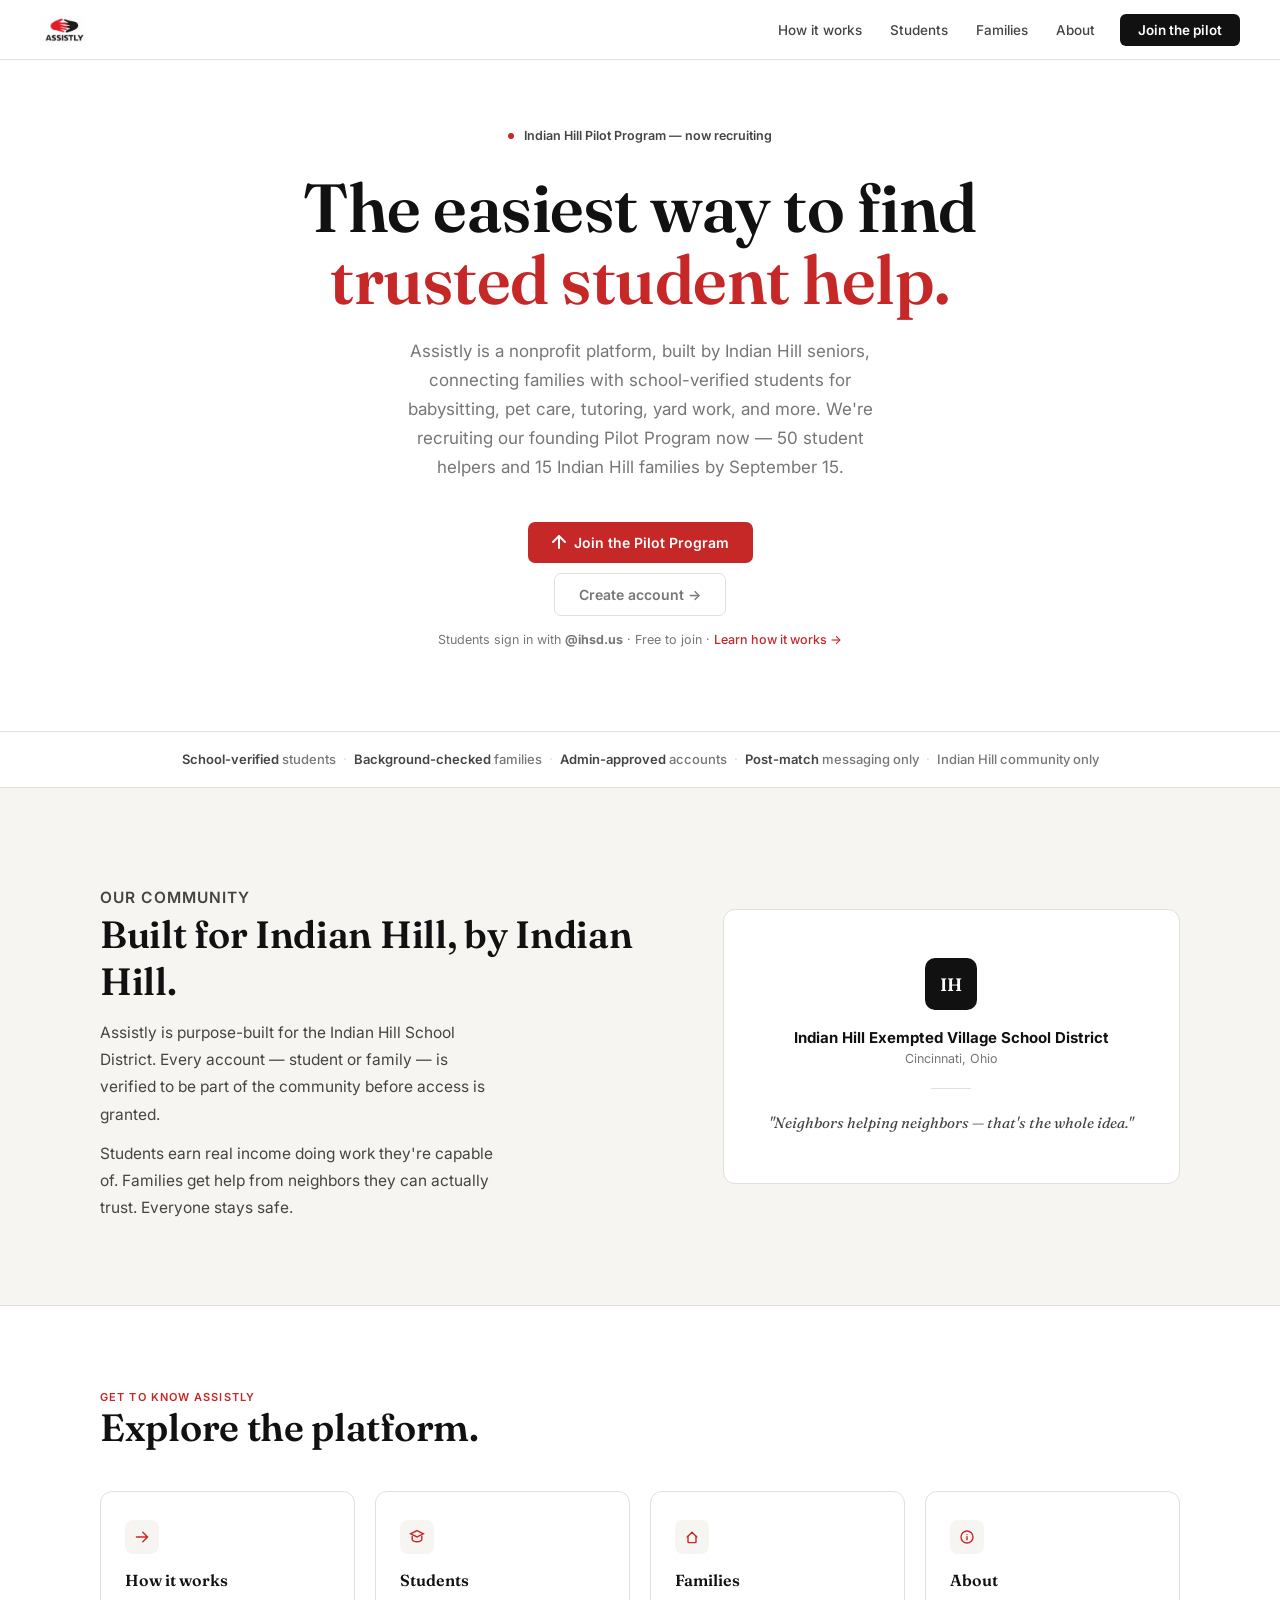
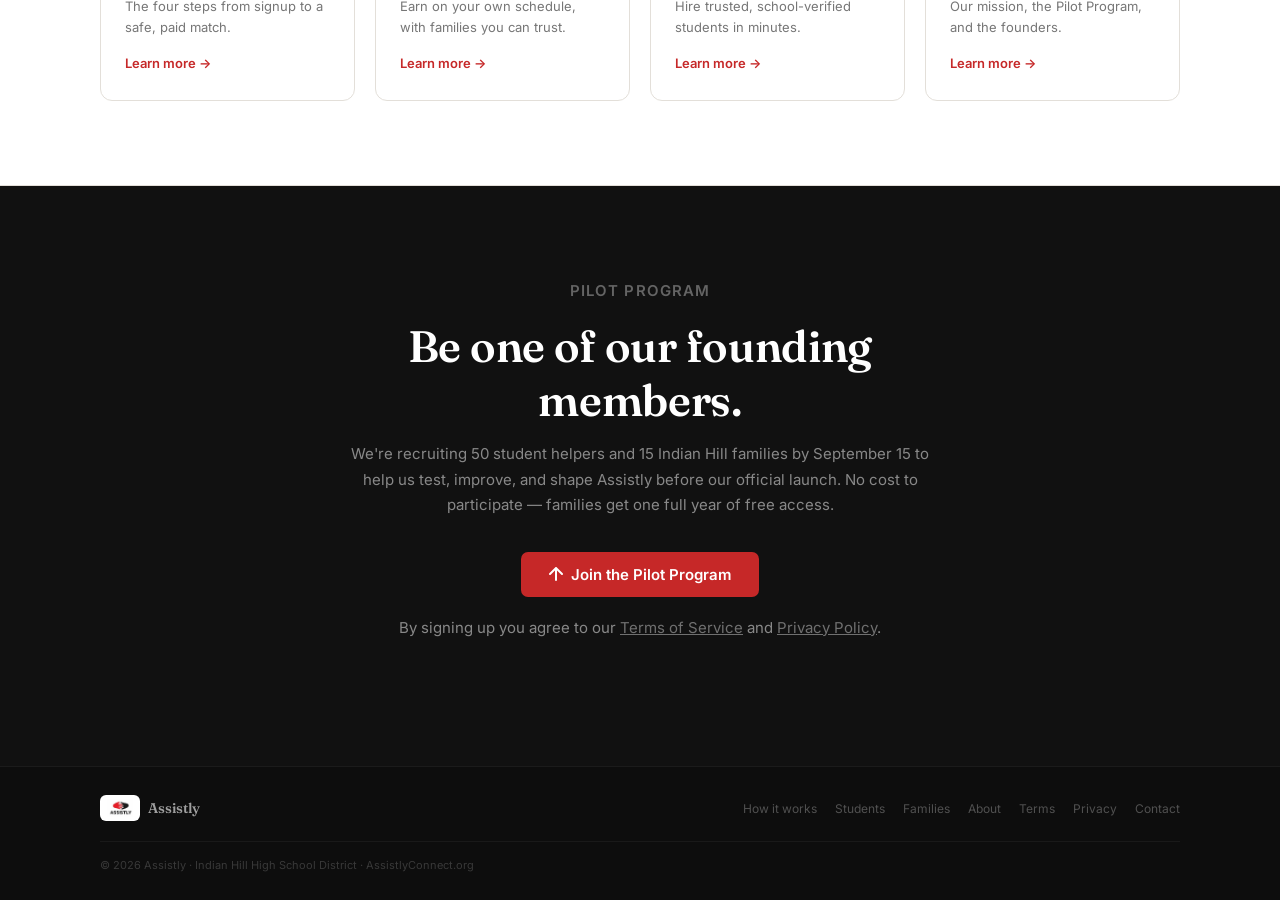
==== commit 3a74af61: "Split homepage into dedicated pages, fix broken district logo, redden step numbers Homepage was one " ====
--- a/index.html
+++ b/index.html
@@ -78,7 +78,13 @@
   padding: 48px 40px;
   text-align: center;
 }
-.community-panel img { height: 52px; width: auto; margin: 0 auto 18px; }
+.community-panel-badge {
+  width: 52px; height: 52px; border-radius: 10px;
+  background: var(--ink); color: #fff;
+  display: flex; align-items: center; justify-content: center;
+  font-family: "Fraunces", serif; font-size: 18px; font-weight: 600;
+  margin: 0 auto 18px;
+}
 .community-panel-name { font-size: 15px; font-weight: 700; color: var(--ink); margin-bottom: 4px; }
 .community-panel-loc { font-size: 12.5px; color: var(--ink-3); }
 .community-panel-rule { width: 40px; height: 1px; background: var(--line); margin: 22px auto; }
@@ -87,75 +93,29 @@
   font-size: 15px; color: var(--ink-2); line-height: 1.6;
 }
 
-/* ─── How it works ─────────────────────────────── */
-.steps {
-  margin-top: 48px;
-  display: grid; grid-template-columns: repeat(4,1fr);
-  gap: 32px;
-}
-.step-n {
-  font-family: "Fraunces", serif;
-  font-size: 32px; font-weight: 500;
-  color: var(--line); margin-bottom: 10px; line-height: 1;
-}
-.step h3 {
-  font-size: 16px; font-weight: 600;
-  margin-bottom: 8px; letter-spacing: 0;
-}
-.step p { font-size: 13.5px; color: var(--ink-3); line-height: 1.6; }
-
-/* ─── Students / Families ──────────────────────── */
-.cards-section { padding: 84px 40px; background: var(--white); border-bottom: 1px solid var(--line); }
-.cards-inner { max-width: var(--max); margin: 0 auto; }
-.cards-header { margin-bottom: 40px; }
-.cards-header h2 { font-size: clamp(26px, 3.2vw, 38px); letter-spacing: -0.3px; }
-.cards-grid { display: grid; grid-template-columns: 1fr 1fr; gap: 20px; }
-.card { border-radius: 12px; padding: 36px 32px; border: 1px solid var(--line); }
-.card.dark { background: var(--ink); border-color: transparent; }
-.card.light { background: var(--surface); }
-.card-tag { font-size: 11px; font-weight: 600; letter-spacing: 1.1px; text-transform: uppercase; margin-bottom: 18px; }
-.card.dark .card-tag { color: rgba(255,255,255,0.35); }
-.card.light .card-tag { color: var(--red); }
-.card h3 { font-size: clamp(22px, 2.4vw, 28px); font-weight: 600; letter-spacing: -0.2px; line-height: 1.15; margin-bottom: 10px; }
-.card.dark h3 { color: #fff; }
-.card.light h3 { color: var(--ink); }
-.card > p { font-size: 14px; line-height: 1.7; margin-bottom: 26px; }
-.card.dark > p { color: rgba(255,255,255,0.5); }
-.card.light > p { color: var(--ink-3); }
-.card-list { list-style: none; display: flex; flex-direction: column; gap: 10px; margin-bottom: 28px; }
-.card-list li { display: flex; align-items: center; gap: 10px; font-size: 13.5px; font-weight: 500; }
-.card.dark .card-list li { color: rgba(255,255,255,0.65); }
-.card.light .card-list li { color: var(--ink); }
-.card-list li svg { width: 13px; height: 13px; flex-shrink: 0; }
-.card.dark .card-list li svg { color: rgba(255,255,255,0.3); }
-.card.light .card-list li svg { color: var(--red); }
-.card-btn {
-  display: inline-flex; align-items: center; gap: 7px;
-  font-size: 13.5px; font-weight: 600;
-  text-decoration: none;
-  padding: 10px 20px; border-radius: 6px;
-  transition: all 0.15s;
-}
-.card.dark .card-btn { background: rgba(255,255,255,0.1); color: #fff; border: 1px solid rgba(255,255,255,0.15); }
-.card.dark .card-btn:hover { background: rgba(255,255,255,0.17); }
-.card.light .card-btn { background: var(--red); color: #fff; }
-.card.light .card-btn:hover { background: var(--red-mid); }
-
-/* ─── Safety ───────────────────────────────────── */
-.safety-section { padding: 84px 40px; border-bottom: 1px solid var(--line); }
-.safety-inner { max-width: var(--max); margin: 0 auto; }
-.safety-header { margin-bottom: 44px; }
-.safety-header h2 { font-size: clamp(26px, 3.2vw, 38px); letter-spacing: -0.3px; }
-.safety-list { display: grid; grid-template-columns: repeat(3,1fr); gap: 32px 28px; }
-.safety-icon {
+/* ─── Explore ───────────────────────────────────── */
+.explore-section { padding: 84px 40px; border-bottom: 1px solid var(--line); }
+.explore-inner { max-width: var(--max); margin: 0 auto; }
+.explore-header { margin-bottom: 40px; }
+.explore-header h2 { font-size: clamp(26px, 3.2vw, 38px); letter-spacing: -0.3px; }
+.explore-grid { display: grid; grid-template-columns: repeat(4,1fr); gap: 20px; }
+.explore-card {
+  display: block; text-decoration: none;
+  border: 1px solid var(--line); border-radius: 12px;
+  padding: 28px 24px;
+  transition: border-color 0.15s, transform 0.15s;
+}
+.explore-card:hover { border-color: var(--ink-3); transform: translateY(-2px); }
+.explore-icon {
   width: 34px; height: 34px;
   background: var(--surface); border-radius: 8px;
   display: flex; align-items: center; justify-content: center;
-  margin-bottom: 14px;
-}
-.safety-icon svg { width: 16px; height: 16px; color: var(--red); }
-.safety-item h4 { font-size: 15px; font-weight: 600; margin-bottom: 5px; letter-spacing: 0; }
-.safety-item p { font-size: 13.5px; color: var(--ink-3); line-height: 1.6; }
+  margin-bottom: 16px;
+}
+.explore-icon svg { width: 16px; height: 16px; color: var(--red); }
+.explore-card h3 { font-size: 16px; font-weight: 600; color: var(--ink); margin-bottom: 6px; letter-spacing: 0; }
+.explore-card p { font-size: 13px; color: var(--ink-3); line-height: 1.6; margin-bottom: 14px; }
+.explore-arrow { font-size: 13px; color: var(--red); font-weight: 600; }
 
 /* ─── CTA ──────────────────────────────────────── */
 .cta-section { padding: 92px 40px; background: var(--ink); }
@@ -172,16 +132,12 @@
   .hero { padding: 96px 20px 60px; }
   .community-section { padding: 56px 20px; }
   .community-inner { grid-template-columns: 1fr; gap: 36px; }
-  .steps { grid-template-columns: 1fr 1fr; gap: 28px; }
-  .cards-section { padding: 60px 20px; }
-  .cards-grid { grid-template-columns: 1fr; }
-  .safety-section { padding: 60px 20px; }
-  .safety-list { grid-template-columns: 1fr 1fr; }
+  .explore-section { padding: 60px 20px; }
+  .explore-grid { grid-template-columns: 1fr 1fr; }
   .cta-section { padding: 64px 20px; }
 }
 @media (max-width: 600px) {
-  .steps { grid-template-columns: 1fr; }
-  .safety-list { grid-template-columns: 1fr; }
+  .explore-grid { grid-template-columns: 1fr; }
 }
 </style>
 </head>
@@ -193,9 +149,9 @@
     <img src="assets/logo.png" alt="Assistly" class="nav-logo">
   </a>
   <div class="nav-links">
-    <a href="#how-it-works" class="nav-link">How it works</a>
-    <a href="#students" class="nav-link">Students</a>
-    <a href="#families" class="nav-link">Families</a>
+    <a href="how-it-works.html" class="nav-link">How it works</a>
+    <a href="students.html" class="nav-link">Students</a>
+    <a href="families.html" class="nav-link">Families</a>
     <a href="about.html" class="nav-link">About</a>
     <a href="signup.html" class="nav-cta">Join the pilot</a>
   </div>
@@ -214,12 +170,12 @@
   </p>
 
   <div class="hero-actions">
-    <a href="#get-started" class="btn btn-red">
+    <a href="signup.html" class="btn btn-red">
       <svg viewBox="0 0 14 14" fill="none" stroke="currentColor" stroke-width="2" stroke-linecap="round"><path d="M7 1v12M1 7l6-6 6 6"/></svg>
       Join the Pilot Program
     </a>
     <a href="signup.html" class="btn btn-ghost">Create account →</a>
-    <p class="hero-micro">Students sign in with <strong>@ihsd.us</strong> · Free to join · <a href="#how-it-works">Learn how it works →</a></p>
+    <p class="hero-micro">Students sign in with <strong>@ihsd.us</strong> · Free to join · <a href="how-it-works.html">Learn how it works →</a></p>
   </div>
 </section>
 
@@ -248,7 +204,7 @@
       </p>
     </div>
     <div class="community-panel">
-      <img src="https://www.ih.k12.oh.us/resources/images/svg/footer_logo.svg" alt="Indian Hill School District">
+      <div class="community-panel-badge">IH</div>
       <div class="community-panel-name">Indian Hill Exempted Village School District</div>
       <div class="community-panel-loc">Cincinnati, Ohio</div>
       <div class="community-panel-rule"></div>
@@ -257,138 +213,38 @@
   </div>
 </section>
 
-<!-- HOW IT WORKS -->
-<section class="section" id="how-it-works">
-  <div class="section-inner">
-    <p class="label">How it works</p>
-    <h2>Up and running in four steps.</h2>
-    <p class="section-sub">Designed to be safe at every stage — not just at signup.</p>
-
-    <div class="steps">
-      <div class="step">
-        <div class="step-n">01</div>
-        <h3>Create your account</h3>
-        <p>Students sign up with their @ihsd.us email. Families use any email. Every account is reviewed by an admin before access is granted.</p>
-      </div>
-      <div class="step">
-        <div class="step-n">02</div>
-        <h3>Families post tasks</h3>
-        <p>Post babysitting, yard work, errands, or tutoring with the date, time, and pay. Background-checked families only.</p>
-      </div>
-      <div class="step">
-        <div class="step-n">03</div>
-        <h3>Students browse and apply</h3>
-        <p>Approved students browse open tasks and apply for the ones that match their schedule and skills.</p>
-      </div>
-      <div class="step">
-        <div class="step-n">04</div>
-        <h3>Get matched, connect safely</h3>
-        <p>When a family selects a student, in-app messaging opens. Payment is arranged directly between them.</p>
-      </div>
-    </div>
-  </div>
-</section>
-
-<!-- STUDENTS / FAMILIES -->
-<section class="cards-section" id="students">
-  <div class="cards-inner">
-    <div class="cards-header">
-      <p class="label">Who it's for</p>
-      <h2>Designed for both sides.</h2>
-    </div>
-    <div class="cards-grid">
-      <div class="card dark">
-        <p class="card-tag">For students</p>
-        <h3>Earn on your own schedule.</h3>
-        <p>Do work you're already capable of, for neighbors you already share a community with.</p>
-        <ul class="card-list">
-          <li>
-            <svg viewBox="0 0 14 14" fill="none" stroke="currentColor" stroke-width="1.75" stroke-linecap="round"><path d="M1 7.5l4 4L13 2.5"/></svg>
-            Sign up with your @ihsd.us email
-          </li>
-          <li>
-            <svg viewBox="0 0 14 14" fill="none" stroke="currentColor" stroke-width="1.75" stroke-linecap="round"><path d="M1 7.5l4 4L13 2.5"/></svg>
-            Browse tasks that fit your skills
-          </li>
-          <li>
-            <svg viewBox="0 0 14 14" fill="none" stroke="currentColor" stroke-width="1.75" stroke-linecap="round"><path d="M1 7.5l4 4L13 2.5"/></svg>
-            Work with vetted, trusted families
-          </li>
-          <li>
-            <svg viewBox="0 0 14 14" fill="none" stroke="currentColor" stroke-width="1.75" stroke-linecap="round"><path d="M1 7.5l4 4L13 2.5"/></svg>
-            Build your profile and earn reviews
-          </li>
-        </ul>
-        <a href="#get-started" class="card-btn">Sign up as a student →</a>
-      </div>
-
-      <div class="card light" id="families">
-        <p class="card-tag">For families</p>
-        <h3>Get trusted help, nearby.</h3>
-        <p>Hire from a pool of motivated, school-verified students — people already part of your community.</p>
-        <ul class="card-list">
-          <li>
-            <svg viewBox="0 0 14 14" fill="none" stroke="currentColor" stroke-width="1.75" stroke-linecap="round"><path d="M1 7.5l4 4L13 2.5"/></svg>
-            Post any task in minutes
-          </li>
-          <li>
-            <svg viewBox="0 0 14 14" fill="none" stroke="currentColor" stroke-width="1.75" stroke-linecap="round"><path d="M1 7.5l4 4L13 2.5"/></svg>
-            Review student profiles and ratings
-          </li>
-          <li>
-            <svg viewBox="0 0 14 14" fill="none" stroke="currentColor" stroke-width="1.75" stroke-linecap="round"><path d="M1 7.5l4 4L13 2.5"/></svg>
-            Message safely after a match
-          </li>
-          <li>
-            <svg viewBox="0 0 14 14" fill="none" stroke="currentColor" stroke-width="1.75" stroke-linecap="round"><path d="M1 7.5l4 4L13 2.5"/></svg>
-            Pay your way — cash, Venmo, Zelle
-          </li>
-        </ul>
-        <a href="#get-started" class="card-btn">Sign up as a family →</a>
-      </div>
-    </div>
-  </div>
-</section>
-
-<!-- SAFETY -->
-<section class="safety-section">
-  <div class="safety-inner">
-    <div class="safety-header">
-      <p class="label">Safety</p>
-      <h2>Every safeguard, explained.</h2>
-      <p class="section-sub">Safety isn't a feature — it's the foundation Assistly is built on.</p>
-    </div>
-    <div class="safety-list">
-      <div class="safety-item">
-        <div class="safety-icon"><svg viewBox="0 0 20 20" fill="none" stroke="currentColor" stroke-width="1.75" stroke-linecap="round"><path d="M2 10V6a5 5 0 0110 0v4"/><rect x="1" y="9" width="12" height="5" rx="1"/></svg></div>
-        <h4>Admin-approved accounts</h4>
-        <p>Every student and family is manually reviewed before they can access the platform. No anonymous users, ever.</p>
-      </div>
-      <div class="safety-item">
-        <div class="safety-icon"><svg viewBox="0 0 20 20" fill="none" stroke="currentColor" stroke-width="1.75" stroke-linecap="round"><rect x="2" y="4" width="16" height="13" rx="2"/><path d="M2 7l8 5 8-5"/></svg></div>
-        <h4>School email verification</h4>
-        <p>Students must sign up with their @ihsd.us email, confirming they're a current member of the district.</p>
-      </div>
-      <div class="safety-item">
-        <div class="safety-icon"><svg viewBox="0 0 20 20" fill="none" stroke="currentColor" stroke-width="1.75" stroke-linecap="round"><path d="M10 1l7 3v5c0 5-3.5 8.5-7 10-3.5-1.5-7-5-7-10V4l7-3z"/></svg></div>
-        <h4>Background-checked families</h4>
-        <p>Families complete a third-party background check before they're allowed to post tasks or contact students.</p>
-      </div>
-      <div class="safety-item">
-        <div class="safety-icon"><svg viewBox="0 0 20 20" fill="none" stroke="currentColor" stroke-width="1.75" stroke-linecap="round"><path d="M18 13a2 2 0 01-2 2H6l-4 4V5a2 2 0 012-2h12a2 2 0 012 2v8z"/></svg></div>
-        <h4>Post-match messaging only</h4>
-        <p>Students and families can't contact each other until a match is confirmed — all messages stay on-platform.</p>
-      </div>
-      <div class="safety-item">
-        <div class="safety-icon"><svg viewBox="0 0 20 20" fill="none" stroke="currentColor" stroke-width="1.75" stroke-linecap="round"><path d="M10 6v5M10 14h.01"/><path d="M8.5 2.5L1.5 16a1 1 0 00.9 1.5h15.2a1 1 0 00.9-1.5L11.5 2.5a1 1 0 00-1.7 0z"/></svg></div>
-        <h4>Report and flag system</h4>
-        <p>Any user, post, or message can be flagged. Admins review every report and can remove content immediately.</p>
-      </div>
-      <div class="safety-item">
-        <div class="safety-icon"><svg viewBox="0 0 20 20" fill="none" stroke="currentColor" stroke-width="1.75" stroke-linecap="round"><path d="M10 2a4 4 0 100 8 4 4 0 000-8zM2 18a8 8 0 0116 0"/></svg></div>
-        <h4>Parent consent for minors</h4>
-        <p>Students who need parental consent must have signed forms on file before their account is activated.</p>
-      </div>
+<!-- EXPLORE -->
+<section class="explore-section">
+  <div class="explore-inner">
+    <div class="explore-header">
+      <p class="label">Get to know Assistly</p>
+      <h2>Explore the platform.</h2>
+    </div>
+    <div class="explore-grid">
+      <a href="how-it-works.html" class="explore-card">
+        <div class="explore-icon"><svg viewBox="0 0 20 20" fill="none" stroke="currentColor" stroke-width="1.75" stroke-linecap="round"><path d="M3 10h14M11 4l6 6-6 6"/></svg></div>
+        <h3>How it works</h3>
+        <p>The four steps from signup to a safe, paid match.</p>
+        <span class="explore-arrow">Learn more →</span>
+      </a>
+      <a href="students.html" class="explore-card">
+        <div class="explore-icon"><svg viewBox="0 0 20 20" fill="none" stroke="currentColor" stroke-width="1.75" stroke-linecap="round"><path d="M10 2l8 4-8 4-8-4 8-4z"/><path d="M4 9v4c0 1.5 3 3 6 3s6-1.5 6-3V9"/></svg></div>
+        <h3>Students</h3>
+        <p>Earn on your own schedule, with families you can trust.</p>
+        <span class="explore-arrow">Learn more →</span>
+      </a>
+      <a href="families.html" class="explore-card">
+        <div class="explore-icon"><svg viewBox="0 0 20 20" fill="none" stroke="currentColor" stroke-width="1.75" stroke-linecap="round"><path d="M4 10l6-6 6 6"/><path d="M5 9v7a1 1 0 001 1h8a1 1 0 001-1V9"/></svg></div>
+        <h3>Families</h3>
+        <p>Hire trusted, school-verified students in minutes.</p>
+        <span class="explore-arrow">Learn more →</span>
+      </a>
+      <a href="about.html" class="explore-card">
+        <div class="explore-icon"><svg viewBox="0 0 20 20" fill="none" stroke="currentColor" stroke-width="1.75" stroke-linecap="round"><circle cx="10" cy="10" r="7.5"/><path d="M10 13.5v-4M10 7h.01"/></svg></div>
+        <h3>About</h3>
+        <p>Our mission, the Pilot Program, and the founders.</p>
+        <span class="explore-arrow">Learn more →</span>
+      </a>
     </div>
   </div>
 </section>
@@ -420,9 +276,9 @@
       <span class="footer-name">Assistly</span>
     </a>
     <div class="footer-links">
-      <a href="#how-it-works" class="footer-link">How it works</a>
-      <a href="#students" class="footer-link">Students</a>
-      <a href="#families" class="footer-link">Families</a>
+      <a href="how-it-works.html" class="footer-link">How it works</a>
+      <a href="students.html" class="footer-link">Students</a>
+      <a href="families.html" class="footer-link">Families</a>
       <a href="about.html" class="footer-link">About</a>
       <a href="terms.html" class="footer-link">Terms</a>
       <a href="privacy.html" class="footer-link">Privacy</a>
@@ -434,13 +290,5 @@
   </div>
 </footer>
 
-<script>
-document.querySelectorAll('a[href^="#"]').forEach(a => {
-  a.addEventListener('click', e => {
-    const target = document.querySelector(a.getAttribute('href'));
-    if (target) { e.preventDefault(); target.scrollIntoView({ behavior: 'smooth', block: 'start' }); }
-  });
-});
-</script>
 </body>
 </html>
--- a/assets/site.css
+++ b/assets/site.css
@@ -90,6 +90,32 @@
 .btn-ghost:hover { border-color: var(--ink-3); color: var(--ink); }
 .btn svg { width: 14px; height: 14px; }
 
+/* ─── Sub-page header ───────────────────────────── */
+.page-header {
+  padding: 116px 40px 64px;
+  border-bottom: 1px solid var(--line);
+  max-width: var(--max);
+  margin: 0 auto;
+}
+.page-header p {
+  font-size: 17px; color: var(--ink-3);
+  line-height: 1.75; max-width: 520px;
+}
+.page-header-affil {
+  display: flex; align-items: center; gap: 10px;
+  margin-top: 26px; padding-top: 22px; border-top: 1px solid var(--line);
+  font-size: 12.5px; color: var(--ink-3); font-weight: 500;
+}
+.page-header-affil::before {
+  content: "IH";
+  display: flex; align-items: center; justify-content: center;
+  width: 30px; height: 30px; border-radius: 7px;
+  background: var(--ink); color: #fff;
+  font-family: "Fraunces", serif; font-size: 12px; font-weight: 600;
+  flex-shrink: 0;
+}
+@media (max-width: 860px) { .page-header { padding: 92px 20px 48px; } }
+
 /* ─── Section shell ────────────────────────────── */
 .section { padding: 84px 40px; border-bottom: 1px solid var(--line); }
 .section-inner { max-width: var(--max); margin: 0 auto; }
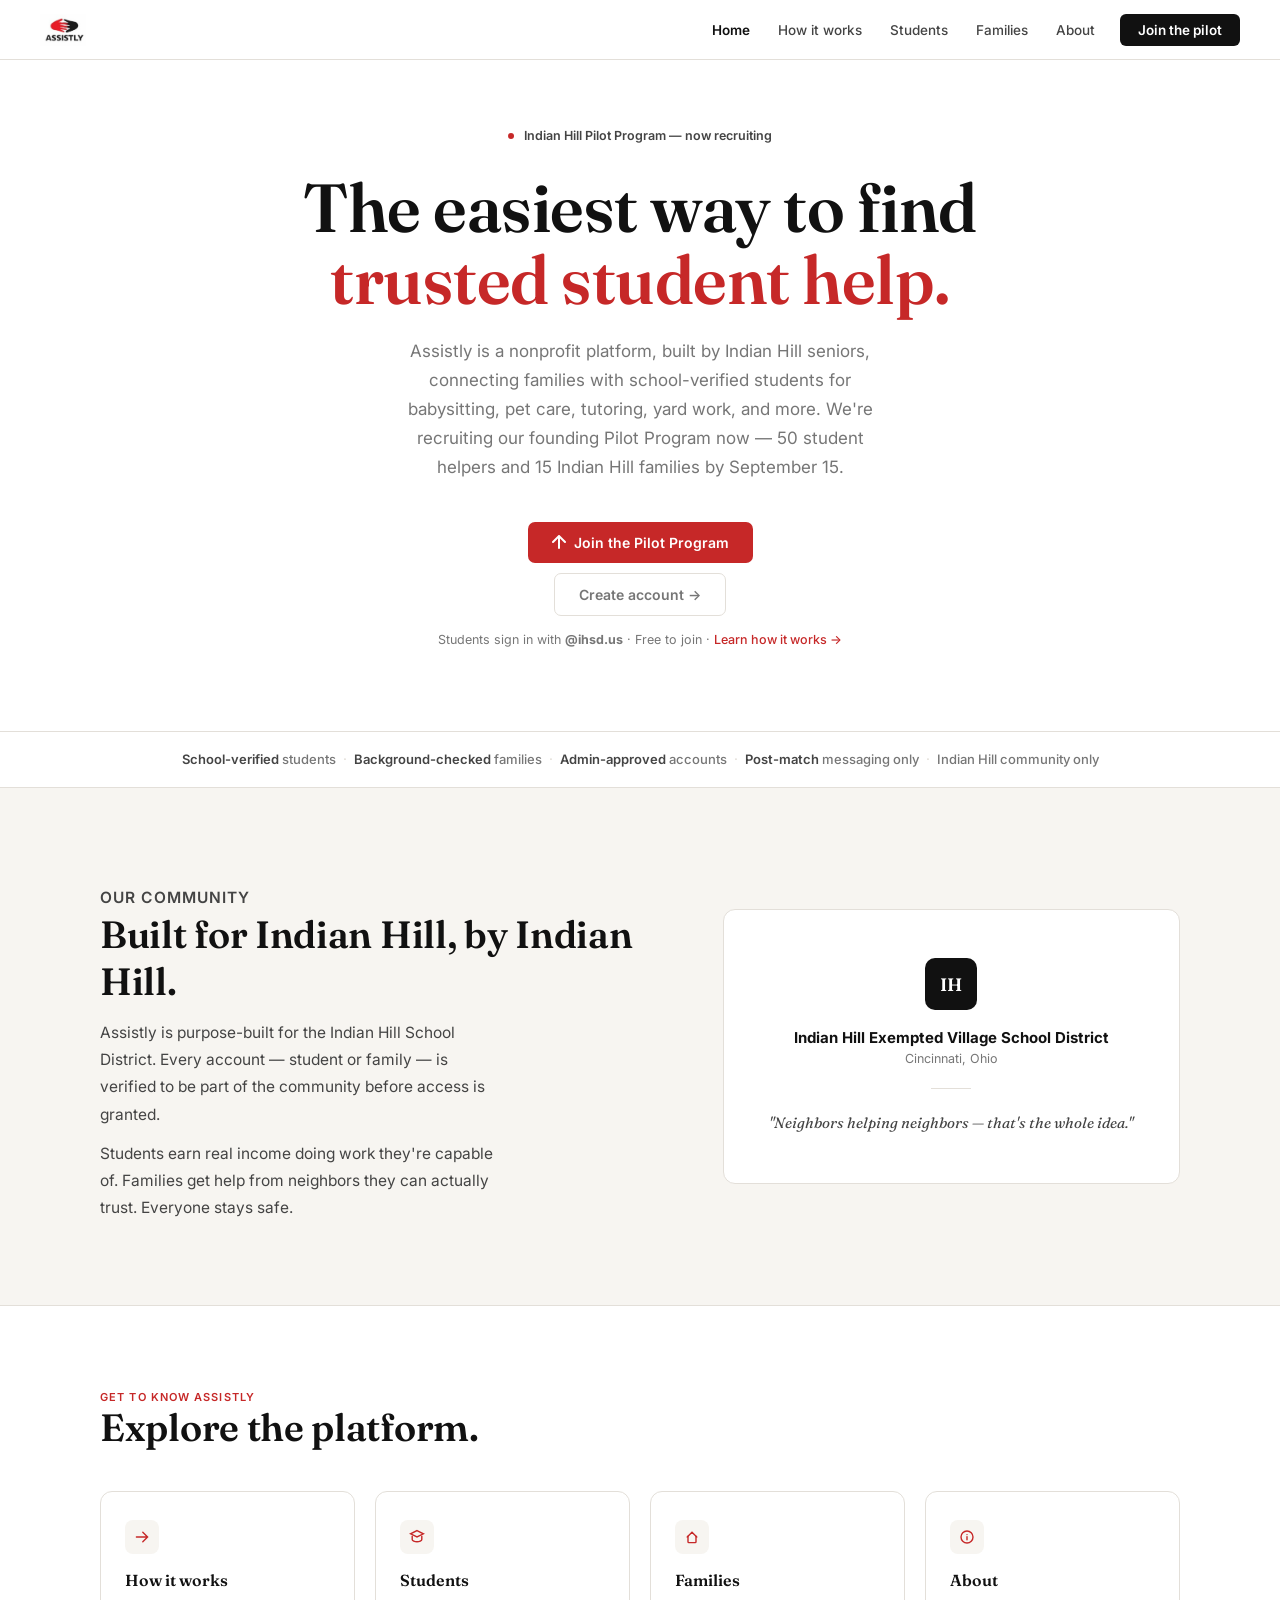
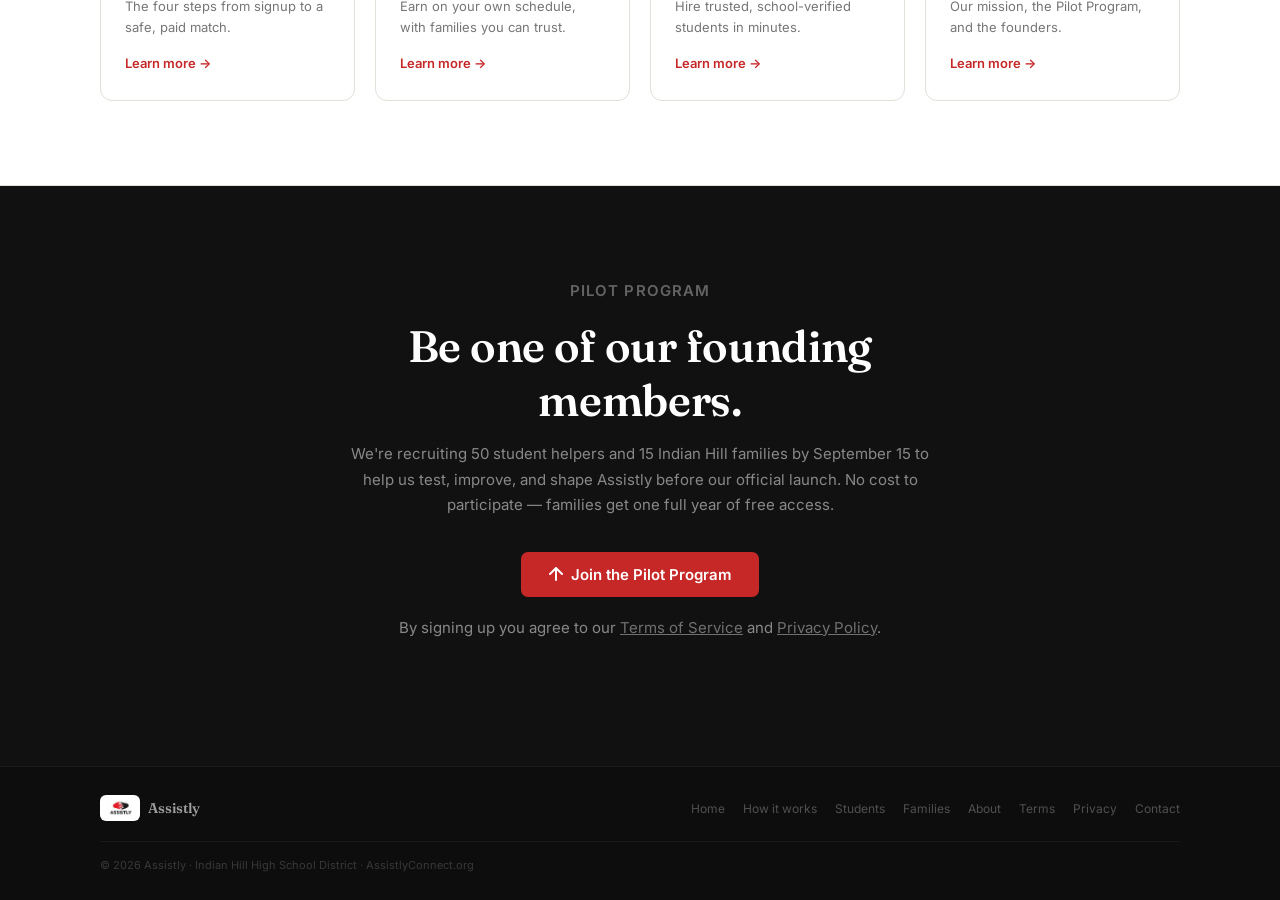
==== commit 90819f62: "Add explicit Home tab to nav and footer across all pages Only way back to the homepage was clicking " ====
--- a/index.html
+++ b/index.html
@@ -149,6 +149,7 @@
     <img src="assets/logo.png" alt="Assistly" class="nav-logo">
   </a>
   <div class="nav-links">
+    <a href="index.html" class="nav-link active">Home</a>
     <a href="how-it-works.html" class="nav-link">How it works</a>
     <a href="students.html" class="nav-link">Students</a>
     <a href="families.html" class="nav-link">Families</a>
@@ -276,6 +277,7 @@
       <span class="footer-name">Assistly</span>
     </a>
     <div class="footer-links">
+      <a href="index.html" class="footer-link">Home</a>
       <a href="how-it-works.html" class="footer-link">How it works</a>
       <a href="students.html" class="footer-link">Students</a>
       <a href="families.html" class="footer-link">Families</a>
